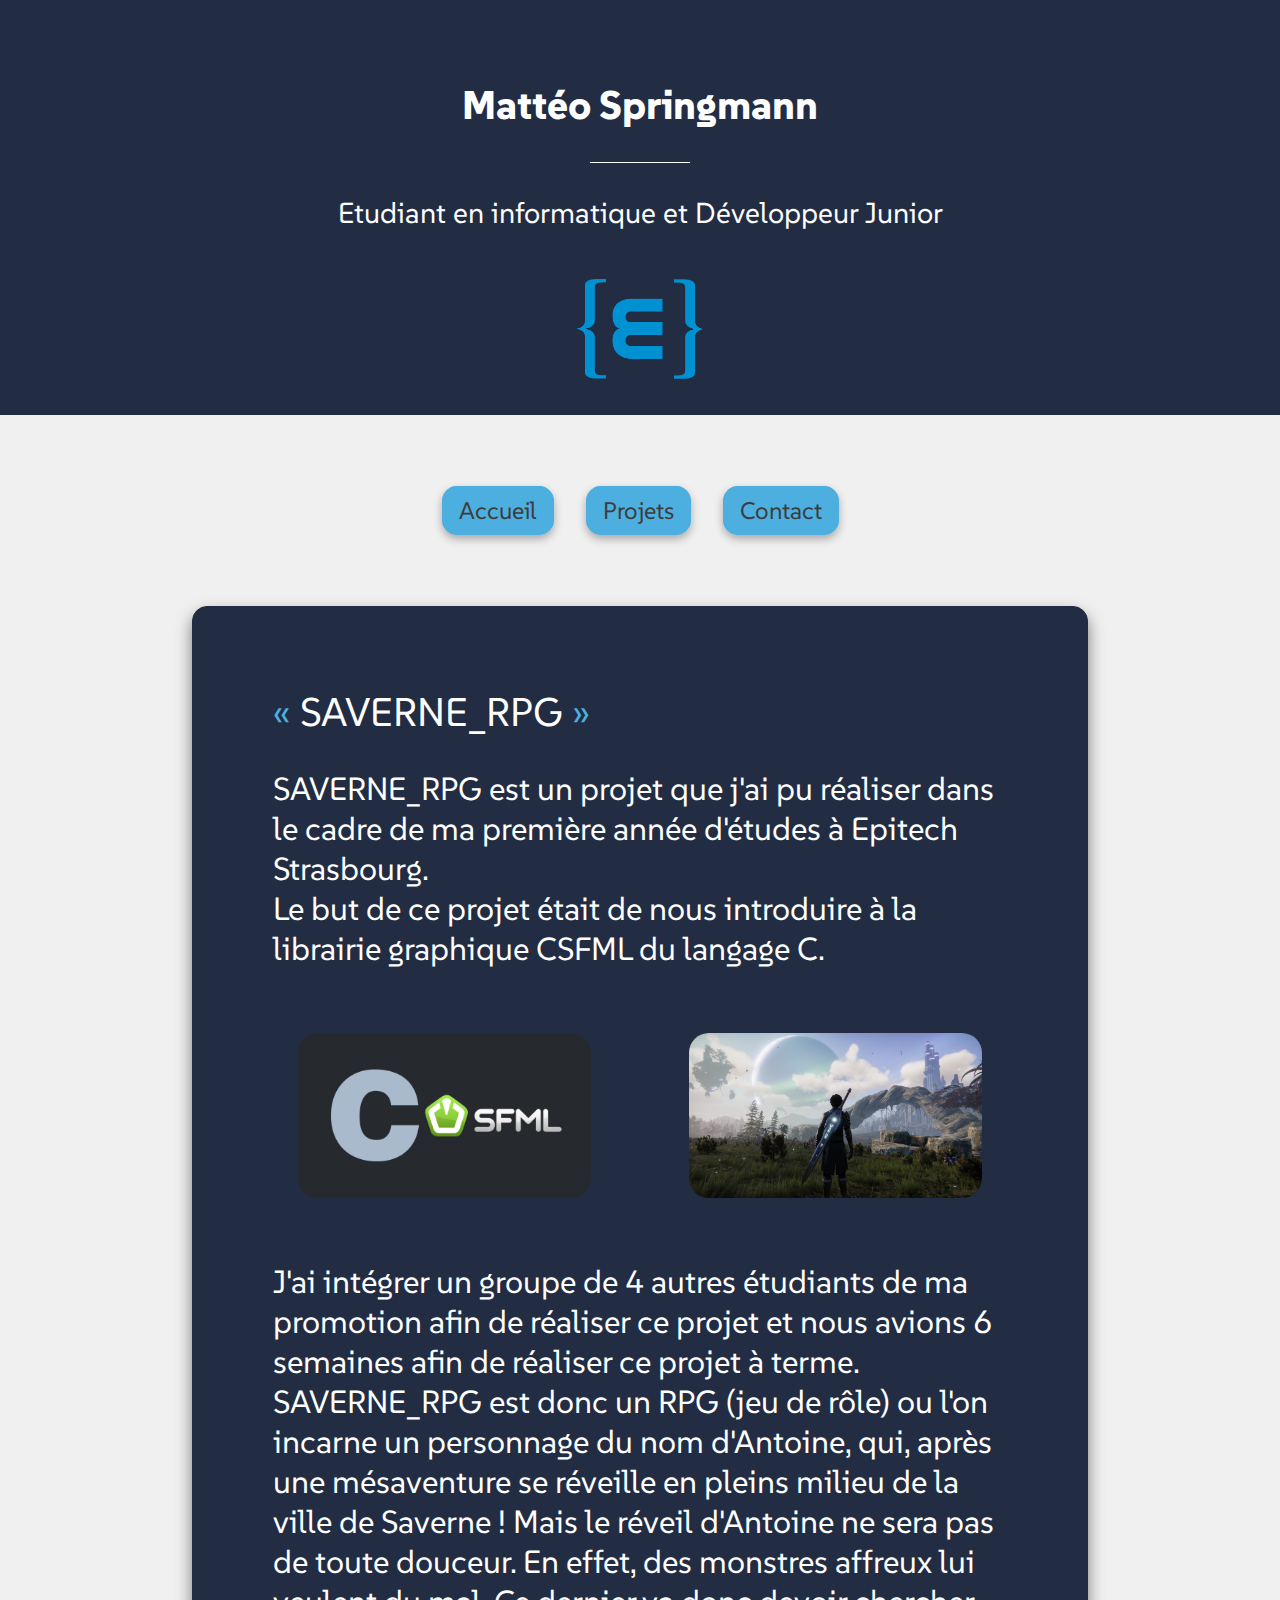
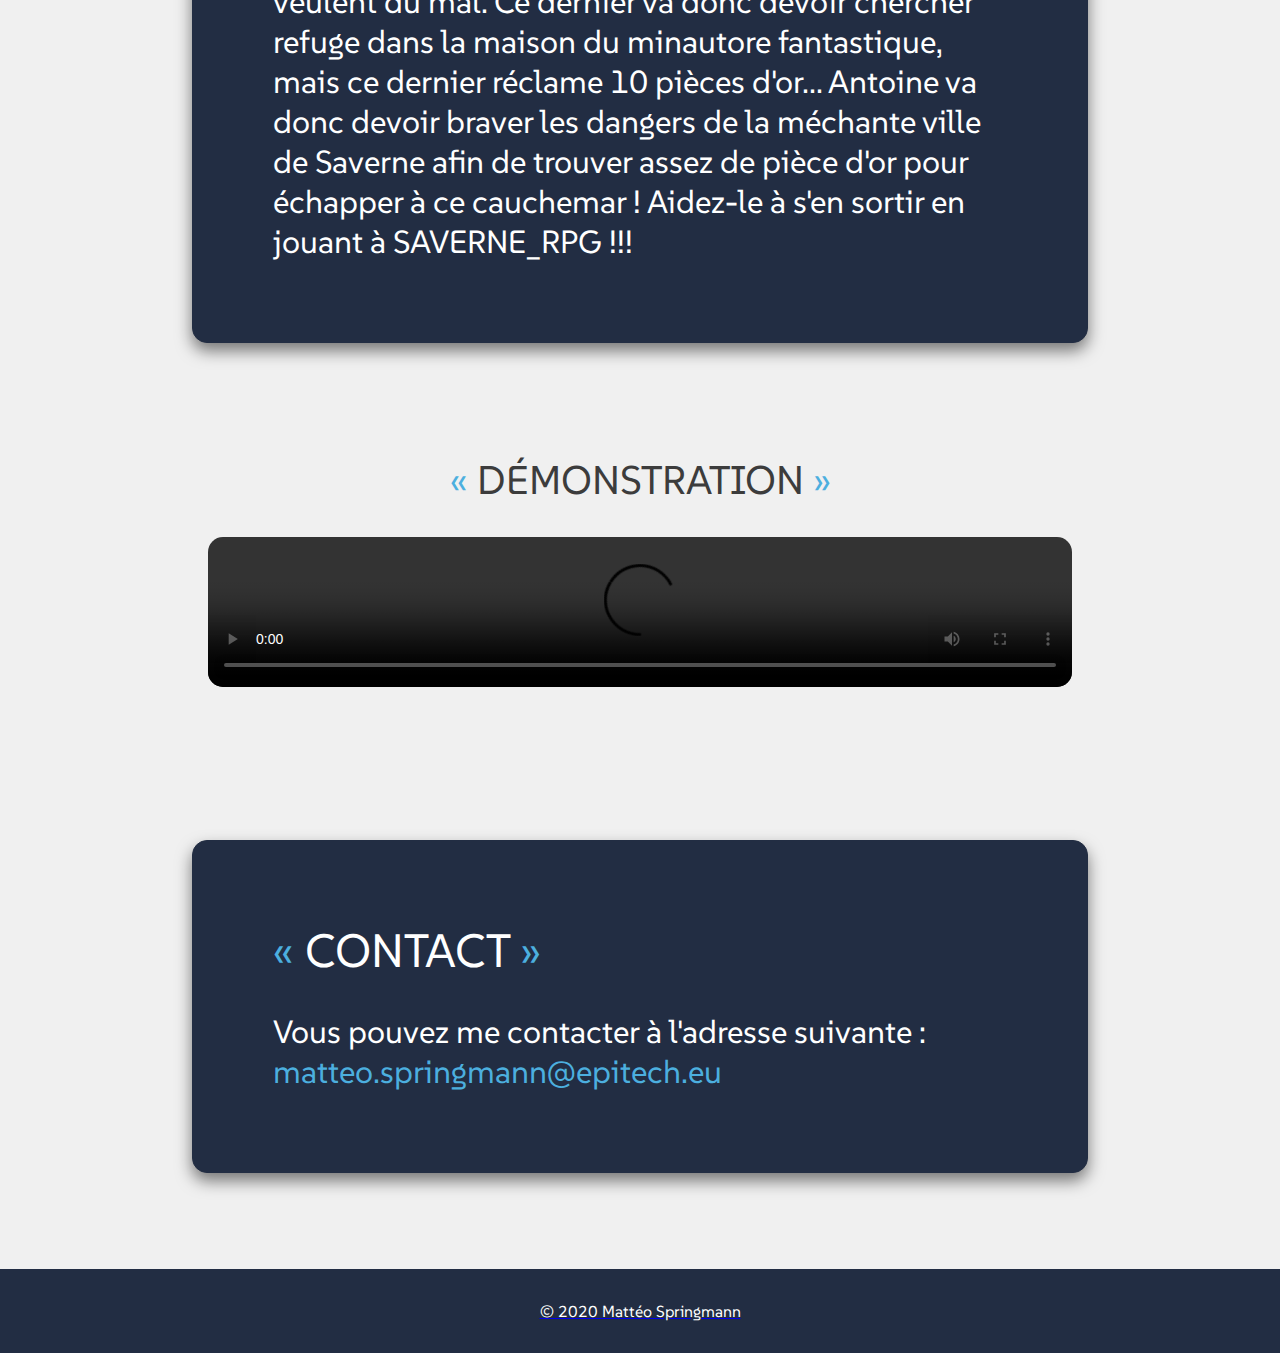
==== first_project.html @ c5c19419 "first push" ====
<!DOCTYPE html>
<html lang="en">
<head>
    <meta charset="UTF-8">
    <meta name="viewport" content="width=device-width, initial-scale=1.0">
    <link rel="stylesheet" type="text/css" href="css/styles.css">
    <link rel="icon" type="image/png" href="media/epitech_logo.png">
    <meta name="viewport" content="width=device-width">
    <title>Mattéo Springmann | Projets</title>
</head>
<body>
    
    <header>
        <div class="header-title">
            <h1>Mattéo Springmann</h1>
            <span class="separator"></span>
            <h2>Etudiant en informatique et Développeur Junior</h2>
        </div>
        <div class="header-logo">
            <img id="logo" src="media/epitech_logo.png" alt="epitech_logo" title="logo epitech">
        </div>
    </header>

    <nav class="navbar">
        <ul>
            <li><a class="btn-navbar" href="index.html">Accueil</a></li>
            <li><a class="btn-navbar" href="index.html#projets">Projets</a></li>
            <li><a class="btn-navbar" href="#contact">Contact</a></li>
        </ul>
    </nav>

    <section id="introduction-project">
        <h3>saverne_rpg</h3>
        <p>SAVERNE_RPG est un projet que j'ai pu réaliser dans le cadre de ma première année d'études à Epitech Strasbourg.</p>
        <p>Le but de ce projet était de nous introduire à la librairie graphique CSFML du langage C.</p>
        <div class="img-csmfl-rpg">
            <img class="img-csfml" src="media/csfml.jpg" alt="CSMFL">
            <img class="img-rpg" src="media/rpg.jpg" alt="RPG">
        </div>
        <p>J'ai intégrer un groupe de 4 autres étudiants de ma promotion afin de réaliser ce projet et nous avions 6 semaines afin de réaliser ce projet à terme.</p>
        <p>SAVERNE_RPG est donc un RPG (jeu de rôle) ou l'on incarne un personnage du nom d'Antoine, qui, après une mésaventure se réveille en pleins milieu de la ville de Saverne ! Mais le réveil d'Antoine ne sera pas de toute douceur. En effet, des monstres affreux lui veulent du mal. Ce dernier va donc devoir chercher refuge dans la maison du minautore fantastique, mais ce dernier réclame 10 pièces d'or... Antoine va donc devoir braver les dangers de la méchante ville de Saverne afin de trouver assez de pièce d'or pour échapper à ce cauchemar ! Aidez-le à s'en sortir en jouant à SAVERNE_RPG !!!</p>
        </p>
    </section>

    <section id="production">
        <h3>Démonstration</h3>

        <video controls width="70%" id="rpg_video" src="media/rpg_pres.mp4"></video>

    </section>

    <section id="contact">
        <div class="title-contact">
            <h3>Contact</h3>
        </div>

        <div class="content-contact">
            <div class="text-contact">
                <p>Vous pouvez me contacter à l'adresse suivante : <a href="mailto:matteo.springmann@epitech.eu">matteo.springmann@epitech.eu</p>
            </div>
        </div>
    </section>

    <footer>
        <p>&copy; 2020 Mattéo Springmann</p>
    </footer>

</body>
</html>

<script>
    document.querySelectorAll('a[href^="#"]').forEach(anchor => {
        anchor.addEventListener('click', function(e) {
            e.preventDefault();

            document.querySelector(this.getAttribute('href')).scrollIntoView({
                behavior: 'smooth'
            });
        });
    });
</script>
---- css/styles.css ----
@import url('https://fonts.googleapis.com/css2?family=SUSE:wght@100..800&display=swap');
@import "reset.css";

:root {
    --primary-color: rgb(34, 45, 67);
    --secondary-color: rgb(76, 175, 223);
    --accentuated-color: rgb(255, 149, 0);
    --background-color: rgb(240, 240, 240);
    --box-color: rgb(184, 184, 184);
    --text-color: rgb(60, 60, 60);
    --secondaty-text-color: rgb(120, 120, 120);
}

html, body {
    font-family: 'SUSE', sans-serif;
    margin: 0;
    padding: 0;
    box-sizing: border-box;
}

body {
    background-color: var(--background-color);
    color: var(--text-color);
}

/* Header */

header {
    width: 100%;
    text-align: center;
    background-color: var(--primary-color);
    color: white;
    margin: 0;
    padding: 2rem 0;
}

.header-title {
    font-size: 1.2rem;
    font-weight: 100;
    padding: 3rem 0;
}

.header-title h1 {
    font-size: 2.5rem;
    font-weight: 800;
    margin-bottom: 2rem;
}

.separator {
    width: 100px;
    height: 1px;
    background-color: white;
    margin: 2rem auto;
    display: block;
}

#logo {
    width: 130px;
    height: 100px;
}

.navbar ul {
    list-style-type: none;
    margin: 0;
    padding: 0;
    display: flex;
    justify-content: center;
    margin: 5rem 0;
}

.navbar ul li {
    margin: 0 1rem;
}

.btn-navbar {
    text-decoration: none;
    color: var(--text-color);
    font-size: 1.5rem;
    background-color: var(--secondary-color);
    padding: 0.5rem 1rem;
    border: solid 1px var(--secondary-color);
    border-radius: 15px;
    box-shadow: 0 4px 8px rgba(0, 0, 0, 0.3);
    transition: all 0.3s;
}

.btn-navbar:hover {
    background-color: var(--primary-color);
    border-color: var(--primary-color);
    color: var(--secondary-color);
    box-shadow: 0 8px 16px rgba(0, 0, 0, 0.5);
}

/* Section introduction */

#introduction {
    color: white;
    width: 70%;
    margin: 0 auto 2rem auto;
    padding: 5rem 5rem;
    font-size: 2rem;
    background-color: var(--primary-color);
    border: 1px solid var(--primary-color);
    border-radius: 15px;
    box-shadow: 0 8px 16px rgba(0, 0, 0, 0.5);
    display: flex;
    align-items: center;
    gap: 3rem;
}

.title-introduction h3::before {
    content: "« ";
    color: var(--secondary-color);
}

.title-introduction h3::after {
    content: " »";
    color: var(--secondary-color);
}

.title-introduction h3 {
    margin-bottom: 2rem;
    text-transform: uppercase;
}

.title-introduction {
    text-align: left;
    font-size: 2.5rem;
    font-weight: 800;
    margin-bottom: 2rem;
}

.content-introdution {
    align-items: center;
}

#profil {
    border-radius: 20%;
    width: auto;
    height: auto;
}

.content-text a {
    flex: 1;
    text-align: justify;
    text-decoration: none;
    color: var(--secondary-color);
}

/* Section projects */

#projets {
    width: 100%;
    color: var(--text-color);
    margin: 0 auto;
    padding: 5rem 5rem;
    font-size: 2rem;
    margin-bottom: 2rem;
}

.title-projet h3::before {
    content: "« ";
    color: var(--secondary-color);
}

.title-projet h3::after {
    content: " »";
    color: var(--secondary-color);
}

.title-projet {
    text-transform: uppercase;
    text-align: center;
    font-size: 2.5rem;
    font-weight: 800;
    margin-bottom: 2rem;
}

.content-projet {
    margin: 0;
    padding: 0;
}

.second-title-projet {
    font-size: 2rem;
    font-weight: 800;
    margin-bottom: 3rem;
}

.second-title-projet p {
    text-align: center;
}

.projets-boxs {
    display: flex;
    flex-wrap: wrap;
    justify-content: center;
    gap: 3rem;
}

.projet {
    width: 37%;
    margin: 2rem;
    box-sizing: border-box;
    display: flex;
    flex-direction: column;
    background-color: white;
    border-radius: 15px;
    box-shadow: 0 8px 16px rgba(0, 0, 0, 0.25);
    transition: all 0.3s;
}

.projet:hover {
    box-shadow: 0 8px 16px rgba(0, 0, 0, 0.6);
    transform: scale(1.05);
}

.projet-picture {
    width: 100%;
    height: auto;
    overflow: hidden;
    border-radius: 15px 15px 0 0;
}

.projet-picture img {
    min-width: 100%;
    height: auto;
}

.projet-text {
    text-align: center;
    padding: 1rem;
}

.projet-text h4 {
    text-transform: uppercase;
    font-size: 1.5rem;
}

.projet-text p {
    font-size: 1.2rem;
    font-weight: 100;
}

@media (max-width: 1024px) {
    .projet {
        flex: 1 1 calc(50% - 2rem); /* 2 colonnes pour les écrans moyens */
    }
}

@media (max-width: 768px) {
    .projet {
        flex: 1 1 calc(100% - 2rem); /* 1 colonne pour les petits écrans */
    }
}


/* Section contact */

#contact {
    width: 70%;
    color: white;
    margin: 0 auto 6rem auto;
    padding: 5rem 5rem;
    font-size: 2rem;
    background-color: var(--primary-color);
    border: 1px solid var(--primary-color);
    border-radius: 15px;
    box-shadow: 0 8px 16px rgba(0, 0, 0, 0.5);
}

.title-contact h3::before {
    content: "« ";
    color: var(--secondary-color);
}

.title-contact h3::after {
    content: " »";
    color: var(--secondary-color);
}

.title-contact {
    text-transform: uppercase;
    text-align: left;
    font-size: 2.5rem;
    font-weight: 800;
    margin-bottom: 2rem;
}

.text-contact {
    margin: 0;
    padding: 0;
}

.text-contact a {
    text-decoration: none;
    color: var(--secondary-color);
}


/* FIRSTPROJECT PAGE */

#introduction-project {
    color: white;
    width: 70%;
    margin: 0 auto 2rem auto;
    padding: 5rem 5rem;
    font-size: 2rem;
    background-color: var(--primary-color);
    border: 1px solid var(--primary-color);
    border-radius: 15px;
    box-shadow: 0 8px 16px rgba(0, 0, 0, 0.5);
}

#introduction-project h3::before {
    content: "« ";
    color: var(--secondary-color);
}

#introduction-project h3::after {
    content: " »";
    color: var(--secondary-color);
}

#introduction-project h3 {
    font-size: 2.5rem;
    font-weight: 400;
    margin-bottom: 2rem;
    text-transform: uppercase;
}

#introduction-project .img-csmfl-rpg {
    display: flex;
    justify-content: center;
    align-items: center;
    gap: 3rem;
}

#introduction-project .img-csmfl-rpg img {
    width: 40%;
    height: auto;
    overflow: hidden;
    margin: 4rem auto;
    border-radius: 20px;
}


#production {
    width: 80%;
    color: var(--text-color);
    text-align: center;
    margin: 0 auto;
    padding: 5rem 5rem;
    font-size: 2rem;
    margin-bottom: 2rem;
}

#production h3::before {
    content: "« ";
    color: var(--secondary-color);
}

#production h3::after {
    content: " »";
    color: var(--secondary-color);
}

#production h3 {
    text-transform: uppercase;
    text-align: center;
    font-size: 2.5rem;
    font-weight: 400;
    margin-bottom: 2rem;
}

#rpg_video {
    width: 100%;
    height: auto;
    overflow: hidden;
    margin-bottom: 2rem;
    border-radius: 15px;
}

/* Footer */

footer {
    width: 100%;
    background-color: var(--primary-color);
    color: white;
    padding: 2rem 0;
    text-align: center;
}

.footer-content {
    width: 70%;
    margin: 0 auto;
}

.footer-content p {
    font-size: 1.2rem;
    font-weight: 100;
    margin-bottom: 1rem;
}

.footer-links {
    list-style-type: none;
    padding: 0;
    margin: 0;
    display: flex;
    justify-content: center;
    gap: 2rem;
}

.footer-links li {
    display: inline;
}

.footer-links a {
    color: white;
    text-decoration: none;
    font-size: 1.2rem;
}

.footer-links a:hover {
    text-decoration: underline;
}

@media (max-width: 768px) {
    header {
        width: 100%;
    }

    .header-title {
        font-size: 1rem;
        padding: 2rem 0;
    }

    .header-title h1 {
        font-size: 2rem;
    }

    .separator {
        width: 80px;
        margin: 1.5rem auto;
    }

    #logo {
        width: 100px;
        height: 80px;
    }

    .navbar ul {
        margin: 3rem;
    }

    .btn-navbar {
        font-size: 1.2rem;
        padding: 0.5rem 0.8rem;
    }

    #introduction {
        padding: 3rem 2rem;
        font-size: 1.5rem;
    }

    #profil {
        width: 250px;
        height: auto;
        margin-bottom: 2rem;
    }

    .title-introduction {
        font-size: 1.5rem;
        text-align: center;
    }

    .content-introdution {
        font-size: 1.2rem;
    }

    #projets {
        padding: 3rem 2rem;
        font-size: 1.5rem;
        width: 100%;
    }

    .title-projet {
        font-size: 2rem;
    }

    .second-title-projet {
        font-size: 1.5rem;
        margin-bottom: 2rem;
    }

    .projet-text h4 {
        font-size: 1.2rem;
    }

    .projet-text p {
        font-size: 1rem;
    }

    .content-projet {
        margin: 0;
        padding: 0;
        width: 100%;
    }

    #contact {
        padding: 3rem 2rem;
        font-size: 1.5rem;
    }

    .title-contact {
        font-size: 2rem;
    }

    .text-contact {
        font-size: 1.2rem;
        overflow: hidden;
    }

    .footer-content p {
        font-size: 1rem;
    }

    .footer-links a {
        font-size: 1rem;
    }
}

/* @media (max-width: 480px) {
    .header-title {
        font-size: 0.8rem;
        padding: 1.5rem 0;
    }

    .header-title h1 {
        font-size: 1.5rem;
    }

    .separator {
        width: 60px;
        margin: 1rem auto;
    }

    #logo {
        width: 80px;
        height: 60px;
    }

    #introduction {
        padding: 2rem 1rem;
        font-size: 1.2rem;
    }

    #profile {
        width: 20px;
        height: auto;
    }

    .title-introduction {
        font-size: 1.5rem;
    }

    .content-introdution {
        font-size: 1rem;
    }

    #projets {
        padding: 2rem 1rem;
        font-size: 1.2rem;
    }

    .title-projet {
        font-size: 1.5rem;
    }

    .second-title-projet {
        font-size: 1.2rem;
    }

    .projet-text h4 {
        font-size: 1rem;
    }

    .projet-text p {
        font-size: 0.8rem;
    }

    #contact {
        padding: 2rem 1rem;
        font-size: 1.2rem;
    }

    .title-contact {
        font-size: 1.5rem;
    }

    .text-contact {
        font-size: 1rem;
    }

    .footer-content p {
        font-size: 0.8rem;
    }

    .footer-links a {
        font-size: 0.8rem;
    }
} */
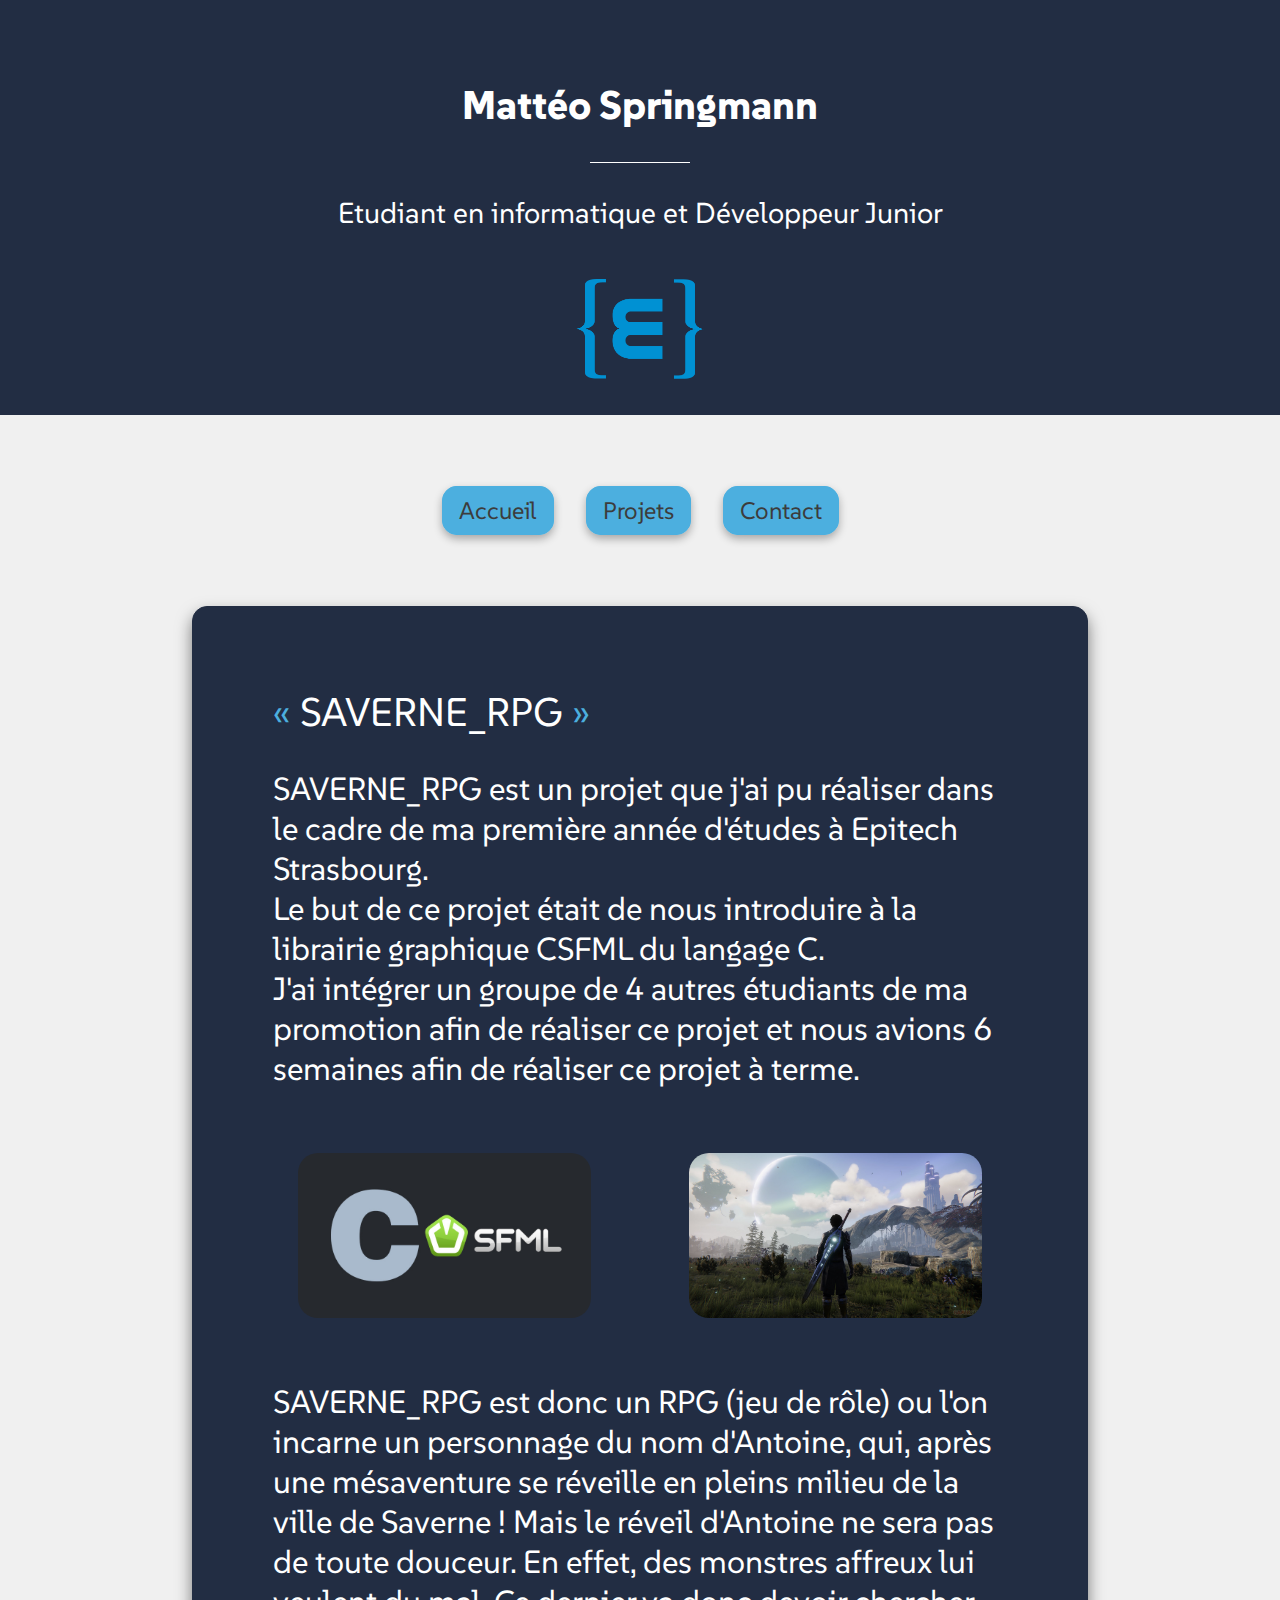
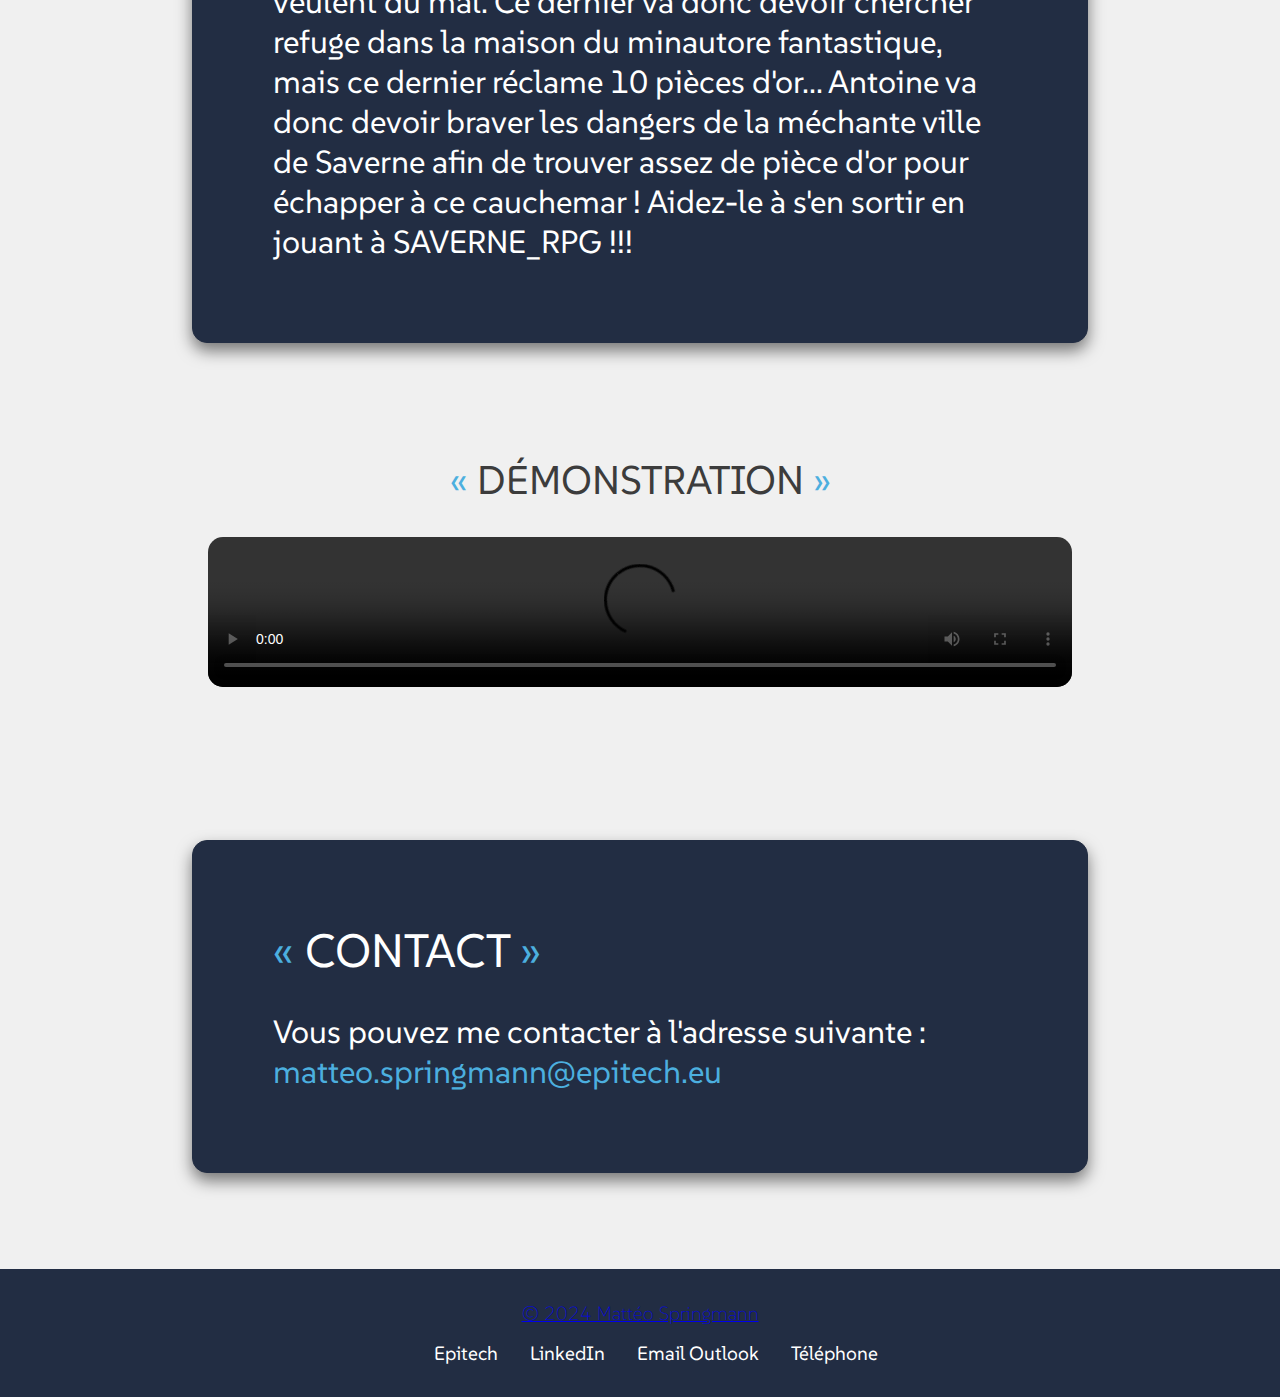
==== commit 970cc305: "del: removed google tag" ====
--- a/first_project.html
+++ b/first_project.html
@@ -6,7 +6,7 @@
     <link rel="stylesheet" type="text/css" href="css/styles.css">
     <link rel="icon" type="image/png" href="media/epitech_logo.png">
     <meta name="viewport" content="width=device-width">
-    <title>Mattéo Springmann | Projets</title>
+    <title>Mattéo Springmann | SAVERNE_RPG</title>
 </head>
 <body>
     
@@ -33,11 +33,11 @@
         <h3>saverne_rpg</h3>
         <p>SAVERNE_RPG est un projet que j'ai pu réaliser dans le cadre de ma première année d'études à Epitech Strasbourg.</p>
         <p>Le but de ce projet était de nous introduire à la librairie graphique CSFML du langage C.</p>
+        <p>J'ai intégrer un groupe de 4 autres étudiants de ma promotion afin de réaliser ce projet et nous avions 6 semaines afin de réaliser ce projet à terme.</p>
         <div class="img-csmfl-rpg">
             <img class="img-csfml" src="media/csfml.jpg" alt="CSMFL">
             <img class="img-rpg" src="media/rpg.jpg" alt="RPG">
         </div>
-        <p>J'ai intégrer un groupe de 4 autres étudiants de ma promotion afin de réaliser ce projet et nous avions 6 semaines afin de réaliser ce projet à terme.</p>
         <p>SAVERNE_RPG est donc un RPG (jeu de rôle) ou l'on incarne un personnage du nom d'Antoine, qui, après une mésaventure se réveille en pleins milieu de la ville de Saverne ! Mais le réveil d'Antoine ne sera pas de toute douceur. En effet, des monstres affreux lui veulent du mal. Ce dernier va donc devoir chercher refuge dans la maison du minautore fantastique, mais ce dernier réclame 10 pièces d'or... Antoine va donc devoir braver les dangers de la méchante ville de Saverne afin de trouver assez de pièce d'or pour échapper à ce cauchemar ! Aidez-le à s'en sortir en jouant à SAVERNE_RPG !!!</p>
         </p>
     </section>
@@ -62,7 +62,16 @@
     </section>
 
     <footer>
-        <p>&copy; 2020 Mattéo Springmann</p>
+        <div class="footer-content">
+            <p>&copy; 2024 Mattéo Springmann</p>
+
+            <ul class="footer-links">
+                <li><a href="https://www.epitech.eu" target="_blank">Epitech</a></li>
+                <li><a href="https://www.linkedin.com/in/matt%C3%A9o-springmann-353536301/" target="_blank">LinkedIn</a></li>
+                <li><a href="mailto:matteo.springmann@epitech.eu">Email Outlook</a></li>
+                <li><a href="tel:+330638119869">Téléphone</a></li>
+            </ul>
+        </div>
     </footer>
 
 </body>
--- a/css/styles.css
+++ b/css/styles.css
@@ -425,23 +425,112 @@
     text-decoration: underline;
 }
 
-@media (max-width: 768px) {
-    header {
-        width: 100%;
-    }
-
-    .header-title {
-        font-size: 1rem;
-        padding: 2rem 0;
+/* Responsive */
+
+@media (max-width: 1024px) {
+    body {
+        font-size: 0.9rem;
     }
 
     .header-title h1 {
         font-size: 2rem;
     }
 
-    .separator {
-        width: 80px;
-        margin: 1.5rem auto;
+    .btn-navbar {
+        font-size: 1.2rem;
+    }
+
+    #introduction, #projets, #contact, #introduction-project, #production {
+        padding: 3rem 2rem;
+        font-size: 1.5rem;
+        width: 90%;
+        margin: 0 auto;
+    }
+
+    .title-introduction, .title-projet, .title-contact, #introduction-project h3, #production h3 {
+        font-size: 2rem;
+    }
+
+    .projet-text h4 {
+        font-size: 1.2rem;
+    }
+
+    .projet-text p {
+        font-size: 1rem;
+    }
+
+    #contact {
+        margin-bottom: 3rem;
+    }
+
+    .footer-content p {
+        font-size: 1rem;
+    }
+
+    .footer-links a {
+        font-size: 1rem;
+    }
+}
+
+/* Ajustements pour les petits écrans */
+@media (max-width: 768px) {
+    body {
+        font-size: 0.8rem;
+    }
+
+    .header-title h1 {
+        font-size: 1.5rem;
+    }
+
+    .btn-navbar {
+        font-size: 1rem;
+    }
+
+    #introduction, #projets, #contact, #introduction-project, #production {
+        padding: 2rem 1rem;
+        font-size: 1.2rem;
+        width: 90%;
+        margin: 0 auto;
+    }
+
+    .title-introduction, .title-projet, .title-contact, #introduction-project h3, #production h3 {
+        font-size: 1.5rem;
+        text-align: center;
+    }
+
+    .projet-text h4 {
+        font-size: 1rem;
+    }
+
+    .projet-text p {
+        font-size: 0.8rem;
+    }
+
+    .projet {
+        margin-bottom: 1rem;
+    }
+
+    .footer-content p {
+        font-size: 0.8rem;
+    }
+
+    .footer-links a {
+        font-size: 0.8rem;
+    }
+}
+
+/* Ajustements pour les très petits écrans */
+@media (max-width: 480px) {
+    body {
+        font-size: 0.7rem;
+    }
+
+    .header-title h1 {
+        font-size: 1.2rem;
+    }
+
+    .header-title h2 {
+        font-size: 1.5rem;
     }
 
     #logo {
@@ -449,132 +538,38 @@
         height: 80px;
     }
 
-    .navbar ul {
-        margin: 3rem;
-    }
-
     .btn-navbar {
+        font-size: 0.8rem;
+    }
+
+    #introduction, #contact, #introduction-project, #production {
+        padding: 3rem 1.5rem;
+        font-size: 1rem;
+        text-align: center;
+        width: 90%;
+        margin: 0 auto;
+    }
+
+    #introduction {
+        margin-bottom: 3rem;
+    }
+
+    #projets {
+        padding: 1rem 1rem;
+        font-size: 1rem;
+        width: 100%;
+    }
+
+    .projet {
+        margin-bottom: 1rem;
+    }
+
+    #profil {
+        display: none;
+    }
+
+    .title-introduction, .title-projet, .title-contact, #introduction-project h3, #production h3 {
         font-size: 1.2rem;
-        padding: 0.5rem 0.8rem;
-    }
-
-    #introduction {
-        padding: 3rem 2rem;
-        font-size: 1.5rem;
-    }
-
-    #profil {
-        width: 250px;
-        height: auto;
-        margin-bottom: 2rem;
-    }
-
-    .title-introduction {
-        font-size: 1.5rem;
-        text-align: center;
-    }
-
-    .content-introdution {
-        font-size: 1.2rem;
-    }
-
-    #projets {
-        padding: 3rem 2rem;
-        font-size: 1.5rem;
-        width: 100%;
-    }
-
-    .title-projet {
-        font-size: 2rem;
-    }
-
-    .second-title-projet {
-        font-size: 1.5rem;
-        margin-bottom: 2rem;
-    }
-
-    .projet-text h4 {
-        font-size: 1.2rem;
-    }
-
-    .projet-text p {
-        font-size: 1rem;
-    }
-
-    .content-projet {
-        margin: 0;
-        padding: 0;
-        width: 100%;
-    }
-
-    #contact {
-        padding: 3rem 2rem;
-        font-size: 1.5rem;
-    }
-
-    .title-contact {
-        font-size: 2rem;
-    }
-
-    .text-contact {
-        font-size: 1.2rem;
-        overflow: hidden;
-    }
-
-    .footer-content p {
-        font-size: 1rem;
-    }
-
-    .footer-links a {
-        font-size: 1rem;
-    }
-}
-
-/* @media (max-width: 480px) {
-    .header-title {
-        font-size: 0.8rem;
-        padding: 1.5rem 0;
-    }
-
-    .header-title h1 {
-        font-size: 1.5rem;
-    }
-
-    .separator {
-        width: 60px;
-        margin: 1rem auto;
-    }
-
-    #logo {
-        width: 80px;
-        height: 60px;
-    }
-
-    #introduction {
-        padding: 2rem 1rem;
-        font-size: 1.2rem;
-    }
-
-    #profile {
-        width: 20px;
-        height: auto;
-    }
-
-    .title-introduction {
-        font-size: 1.5rem;
-    }
-
-    .content-introdution {
-        font-size: 1rem;
-    }
-
-    #projets {
-        padding: 2rem 1rem;
-        font-size: 1.2rem;
-    }
-
-    .title-projet {
-        font-size: 1.5rem;
     }
 
     .second-title-projet {
@@ -582,31 +577,31 @@
     }
 
     .projet-text h4 {
-        font-size: 1rem;
+        font-size: 0.8rem;
     }
 
     .projet-text p {
-        font-size: 0.8rem;
+        font-size: 0.7rem;
+    }
+
+    .projets-boxs:last-child {
+        margin-bottom: 3rem;
     }
 
     #contact {
-        padding: 2rem 1rem;
-        font-size: 1.2rem;
-    }
-
-    .title-contact {
-        font-size: 1.5rem;
-    }
-
-    .text-contact {
-        font-size: 1rem;
+        margin-bottom: 3rem;
     }
 
     .footer-content p {
-        font-size: 0.8rem;
+        font-size: 0.7rem;
+        margin-bottom: 2rem;
+    }
+
+    .footer-links {
+        gap: 1rem;
     }
 
     .footer-links a {
-        font-size: 0.8rem;
-    }
-} */+        font-size: 0.7rem;
+    }
+}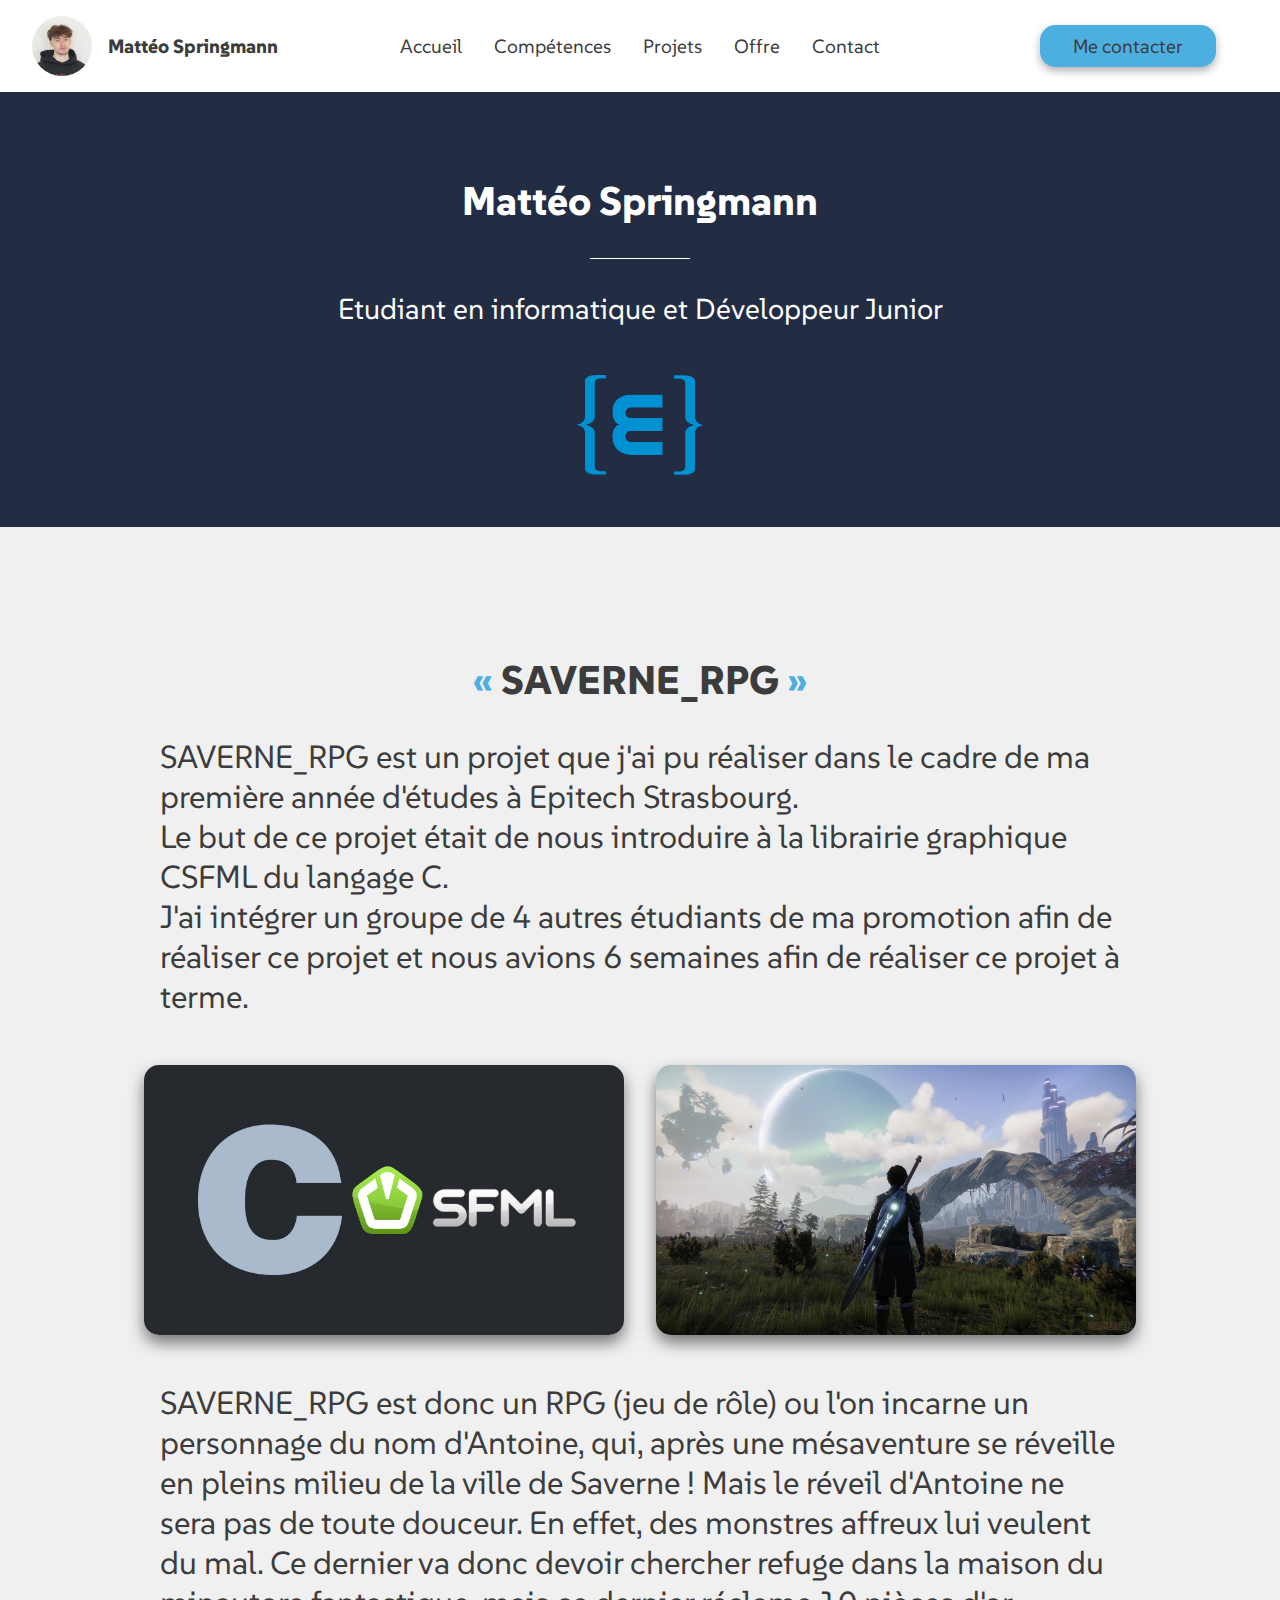
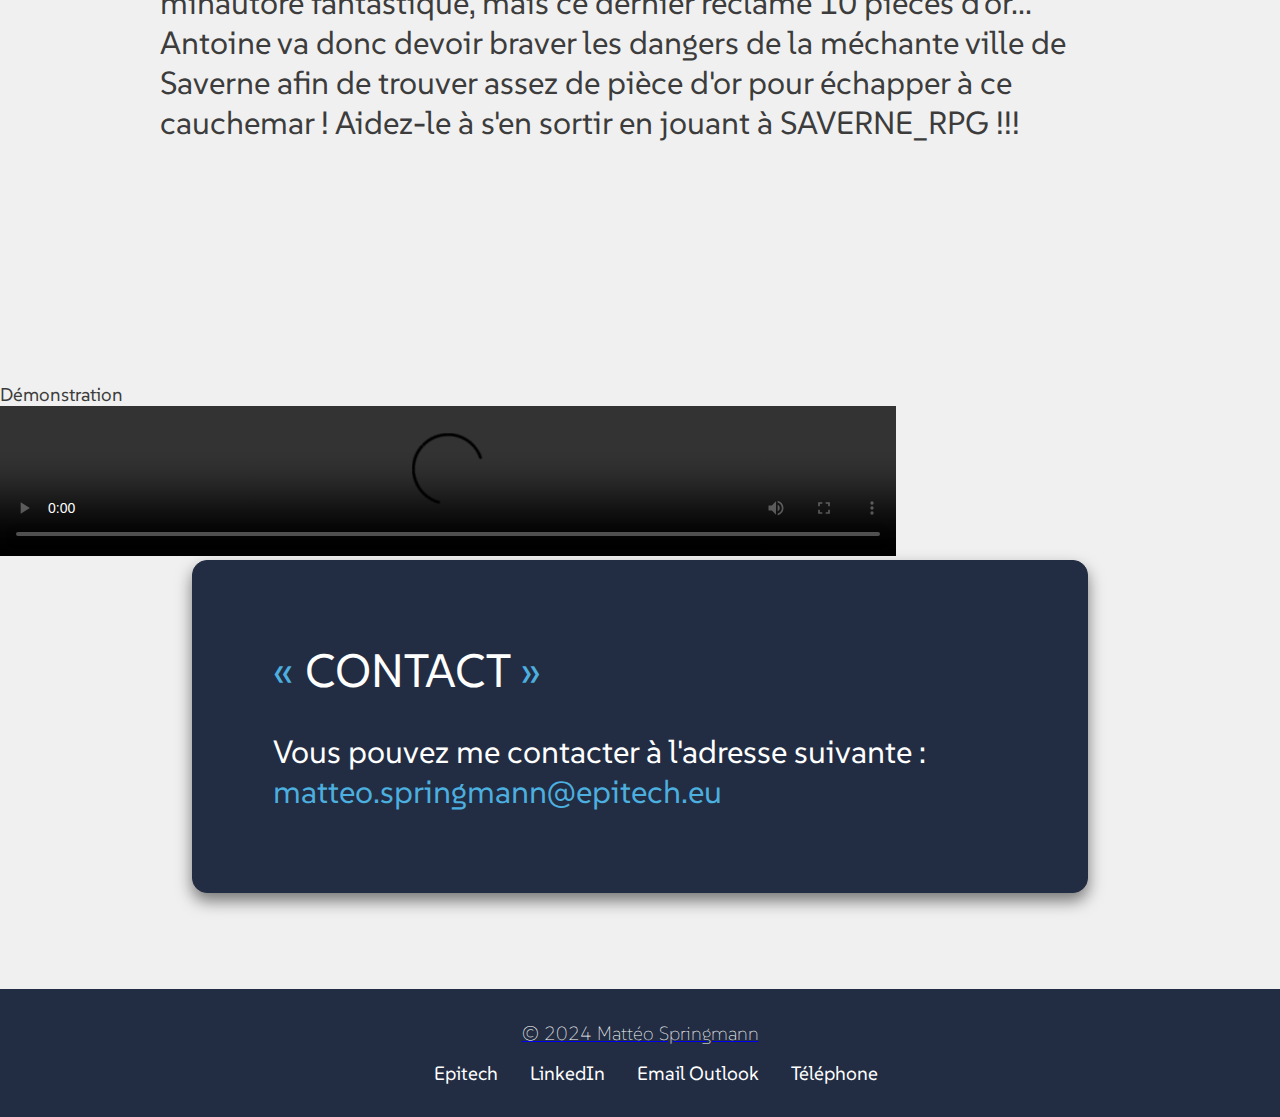
==== commit 5e70cba8: "lot of changes" ====
--- a/first_project.html
+++ b/first_project.html
@@ -11,6 +11,26 @@
 <body>
     
     <header>
+        <div class="header-items">
+            <div class="logo-name">
+                <img class="navbar-logo" src="media/profil_picture.jpg" alt="epitech_logo" title="logo epitech">
+                <h1>Mattéo Springmann</h1>
+            </div>
+            <div class="navbar">
+                <a class="btn-navbar" href="index.html">Accueil</a>
+                <a class="btn-navbar" href="index.html#competences-section">Compétences</a>
+                <a class="btn-navbar" href="index.html#projets">Projets</a>
+                <a class="btn-navbar" href="index.html#offre">Offre</a>
+                <a class="btn-navbar" href="#contact">Contact</a>
+            </div>
+            <div class="navbar-contact">
+                <a href="#">Me contacter</a>
+            </div>
+        </div>
+    </header>
+
+     
+    <section id="devant-page">
         <div class="header-title">
             <h1>Mattéo Springmann</h1>
             <span class="separator"></span>
@@ -19,15 +39,7 @@
         <div class="header-logo">
             <img id="logo" src="media/epitech_logo.png" alt="epitech_logo" title="logo epitech">
         </div>
-    </header>
-
-    <nav class="navbar">
-        <ul>
-            <li><a class="btn-navbar" href="index.html">Accueil</a></li>
-            <li><a class="btn-navbar" href="index.html#projets">Projets</a></li>
-            <li><a class="btn-navbar" href="#contact">Contact</a></li>
-        </ul>
-    </nav>
+    </section>
 
     <section id="introduction-project">
         <h3>saverne_rpg</h3>
@@ -75,16 +87,74 @@
     </footer>
 
 </body>
-</html>
 
-<script>
-    document.querySelectorAll('a[href^="#"]').forEach(anchor => {
-        anchor.addEventListener('click', function(e) {
-            e.preventDefault();
+    <script>
+        // Sélectionne tous les boutons de la navbar
+        const navbarButtons = document.querySelectorAll('.navbar a');
 
-            document.querySelector(this.getAttribute('href')).scrollIntoView({
-                behavior: 'smooth'
+        // Ajoute un écouteur d'événement à chaque bouton
+        navbarButtons.forEach(button => {
+            button.addEventListener('click', (e) => {
+                const targetId = button.getAttribute('href');
+                
+                // Vérifie si le lien est "index.html"
+                if (targetId !== "index.html" && targetId !== "index.html#competences-section"
+                    && targetId !== "index.html#projets" && targetId !== "index.html#offre") {
+                    e.preventDefault(); // Empêche le comportement par défaut du lien
+
+                    // Récupère la section vers laquelle le bouton pointe
+                    const targetSection = document.querySelector(targetId);
+
+                    // Si la section existe, elle défile avec animation fluide
+                    if (targetSection) {
+                        targetSection.scrollIntoView({
+                            behavior: 'smooth'
+                        });
+                    }
+                }
             });
         });
-    });
-</script>+    </script>
+
+
+    <script>
+        const navbar = document.querySelector('header'); // Sélection de l'élément navbar (header)
+
+        // Ajout d'un écouteur d'événement pour surveiller le défilement
+        window.addEventListener('scroll', () => {
+            if (window.scrollY > 50) { // Si l'utilisateur a défilé de plus de 50 pixels
+                navbar.classList.add('transparent-navbar'); // Ajoute la classe pour la transparence
+            } else {
+                navbar.classList.remove('transparent-navbar'); // Retire la transparence quand on revient en haut
+            }
+        });
+    </script>
+
+    <script>
+        const btnCompetences = document.getElementById('btn-competences');
+        const btnExperiences = document.getElementById('btn-experiences');
+        const btnScholarship = document.getElementById('btn-scholarship');
+        const competencesSection = document.getElementById('competences-section');
+        const experiencesSection = document.getElementById('experiences-section');
+        const scholarshipSection = document.getElementById('scholarship-section');
+
+        btnCompetences.addEventListener('click', () => {
+            competencesSection.classList.remove('hidden');
+            experiencesSection.classList.add('hidden');
+            scholarshipSection.classList.add('hidden');
+        });
+
+        btnExperiences.addEventListener('click', () => {
+            experiencesSection.classList.remove('hidden');
+            competencesSection.classList.add('hidden');
+            scholarshipSection.classList.add('hidden');
+        });
+
+        btnScholarship.addEventListener('click', () => {
+            scholarshipSection.classList.remove('hidden');
+            competencesSection.classList.add('hidden');
+            experiencesSection.classList.add('hidden');
+        });
+    </script>
+
+</html>
--- a/css/styles.css
+++ b/css/styles.css
@@ -27,11 +27,104 @@
 
 header {
     width: 100%;
+    color: var(--text-color);
+    position: fixed;
+    top: 0;
+    left: 0;
+    height: auto;
+    background-color: white;
+    z-index: 1000;
+}
+
+.header-items {
+    display: flex;
+    justify-content: space-between;
+    align-items: center;
+    max-width: 1600px;
+    margin: 0 auto;
+    padding: 0 2rem;
+}
+
+.header-items .logo-name img {
+    width: 60px;
+    height: 60px;
+    border-radius: 50%;
+    margin: 1rem 1rem 1rem 0;
+}
+
+.logo-name {
+    display: flex;
+    align-items: center;
+    flex: 0 0 300px;
+}
+
+.logo-name h1 {
+    font-size: 1.2rem;
+    font-weight: 800;
+}
+
+.navbar {
+    display: flex;
+    justify-content: center;
+    flex-grow: 1;
+    font-size: 1.2rem;
+}
+
+.btn-navbar {
+    color: var(--text-color);
+    text-decoration: none;
+    margin: 0 1rem;
+    font-size: 1.2rem;
+    text-align: center;
+    padding: 0.2rem 0;
+}
+
+.btn-navbar:hover {
+    border-bottom: 1px solid black;
+}
+
+.navbar-contact {
+    display: flex;
+    justify-content: flex-end;
+    font-size: 1.2rem;
+    flex: 0 0 300px;
+}
+
+.navbar-contact a {
+    color: var(--text-color);
+    text-decoration: none;
+    margin: 0 2rem;
+    background-color: var(--secondary-color);
+    padding: 0.5rem 2rem;
+    border: solid 1px var(--secondary-color);
+    border-radius: 15px;
+    box-shadow: 0 4px 8px rgba(0, 0, 0, 0.3);
+    transition: all 0.3s;
+}
+
+.navbar-contact a:hover {
+    background-color: var(--primary-color);
+    border-color: var(--primary-color);
+    color: var(--secondary-color);
+    box-shadow: 0 8px 16px rgba(0, 0, 0, 0.5);
+}
+
+.transparent-navbar {
+    background-color: rgba(255, 255, 255, 0.5); /* Couleur blanche avec 50% de transparence */
+    transition: background-color 0.3s ease; /* Transition fluide */
+    backdrop-filter: blur(10px); /* Flou gaussien */
+}
+
+/* carte-visite */
+
+#devant-page {
+    width: 100%;
     text-align: center;
     background-color: var(--primary-color);
     color: white;
-    margin: 0;
-    padding: 2rem 0;
+    padding: 3rem 0;
+    margin-bottom: 5rem;
+    margin-top: 80px;
 }
 
 .header-title {
@@ -59,85 +152,125 @@
     height: 100px;
 }
 
-.navbar ul {
-    list-style-type: none;
-    margin: 0;
-    padding: 0;
-    display: flex;
+/* Section introduction */
+
+#introduction {
+    color: var(--primary-color);
+    width: 70%;
+    margin: 0 auto 5rem auto;
+    padding: 5rem 5rem;
+    font-size: 2rem;
+    /* background-color: var(--primary-color);
+    border: 1px solid var(--primary-color);
+    border-radius: 15px;
+    box-shadow: 0 8px 16px rgba(0, 0, 0, 0.5); */
+}
+
+.title-introduction h3::before {
+    content: "« ";
+    color: var(--secondary-color);
+}
+
+.title-introduction h3::after {
+    content: " »";
+    color: var(--secondary-color);
+}
+
+.title-introduction h3 {
+    margin-bottom: 3rem;
+    text-transform: uppercase;
+    text-align: center;
+    font-size: 3.5rem;
+}
+
+.content-introduction {
+    display: flex;
+    align-items: flex-start;
+    margin: auto;
+    gap: 5rem;
+}
+
+.content-introduction-left {
+    width: 30%;
+}
+
+.content-image {
+    display: flex;
+    flex-direction: column;
     justify-content: center;
-    margin: 5rem 0;
-}
-
-.navbar ul li {
-    margin: 0 1rem;
-}
-
-.btn-navbar {
+    align-items: center;
+    gap: 3rem;
+}
+
+.content-image a {
     text-decoration: none;
-    color: var(--text-color);
+    color: white;
     font-size: 1.5rem;
     background-color: var(--secondary-color);
-    padding: 0.5rem 1rem;
-    border: solid 1px var(--secondary-color);
+    padding: 1rem;
+    border: 1px solid var(--secondary-color);
     border-radius: 15px;
-    box-shadow: 0 4px 8px rgba(0, 0, 0, 0.3);
+    box-shadow: 0 8px 16px rgba(0, 0, 0, 0.25);
+}
+
+.content-image a:hover {
+    scale: 0.95;
     transition: all 0.3s;
-}
-
-.btn-navbar:hover {
-    background-color: var(--primary-color);
-    border-color: var(--primary-color);
-    color: var(--secondary-color);
     box-shadow: 0 8px 16px rgba(0, 0, 0, 0.5);
-}
-
-/* Section introduction */
-
-#introduction {
-    color: white;
-    width: 70%;
-    margin: 0 auto 2rem auto;
-    padding: 5rem 5rem;
-    font-size: 2rem;
-    background-color: var(--primary-color);
-    border: 1px solid var(--primary-color);
+    border: 1px solid var(--secondary-color);
+}
+
+#profil {
+    width: auto;
+    height: 400px;
+    box-shadow: 0 8px 16px rgba(0, 0, 0, 0.5);
+}
+
+#profil:hover {
+    scale: 1.05;
+    transition: all 0.3s;
+}
+
+.content-introduction-right {
+    width: 60%;
+}
+
+.quality-boxs {
+    width: 100%;
+    display: flex;
+    justify-content: center;
+    margin-bottom: 2rem;
+    gap: 0.6rem;
+}
+
+.quality {
+    width: 100%;
+    height: 100px;
+    background-color: var(--secondary-color);
+    border: 1px solid var(--secondary-color);
+    box-shadow: 0 8px 16px rgba(0, 0, 0, 0.25);
+    display: flex;
+    flex-direction: column;
+    justify-content: center;
     border-radius: 15px;
+    font-size: 1.2rem;
+    text-align: center;
+}
+
+.quality:hover {
     box-shadow: 0 8px 16px rgba(0, 0, 0, 0.5);
-    display: flex;
-    align-items: center;
-    gap: 3rem;
-}
-
-.title-introduction h3::before {
-    content: "« ";
-    color: var(--secondary-color);
-}
-
-.title-introduction h3::after {
-    content: " »";
-    color: var(--secondary-color);
-}
-
-.title-introduction h3 {
+    scale: 1.05;
+    transition: all 0.3s;
+}
+
+.quality i {
+    margin-bottom: 1rem;
+}
+
+.content-text p {
+    text-align: justify;
     margin-bottom: 2rem;
-    text-transform: uppercase;
-}
-
-.title-introduction {
-    text-align: left;
-    font-size: 2.5rem;
-    font-weight: 800;
-    margin-bottom: 2rem;
-}
-
-.content-introdution {
-    align-items: center;
-}
-
-#profil {
-    border-radius: 20%;
-    width: auto;
-    height: auto;
+    font-size: 1.5rem;
 }
 
 .content-text a {
@@ -147,15 +280,261 @@
     color: var(--secondary-color);
 }
 
+@media (max-width: 1440px) {
+    #introduction {
+        width: 80%;
+        padding: 3rem 2rem;
+    }
+
+    .title-introduction h3 {
+        font-size: 3rem;
+    }
+
+    .content-introduction {
+        justify-content: center;
+        gap: 3rem;
+    }
+
+    .content-introduction-right {
+        width: 50%;
+    }
+
+    .content-text p {
+        font-size: 1.2rem;
+    }
+
+    .quality-boxs {
+        gap: 0.5rem;
+    }
+
+    .quality {
+        height: 80px;
+    }
+
+    .quality i {
+        margin-bottom: 0.5rem;
+    }
+}
+
+/* Compétences */
+
+.skills-title {
+    text-align: center;
+    font-size: 2.5rem;
+    font-weight: 800;
+    margin-bottom: 2rem;
+}
+
+.skills-title h3::before {
+    content: "« ";
+    color: var(--secondary-color);
+}
+
+.skills-title h3::after {
+    content: " »";
+    color: var(--secondary-color);
+}
+
+.skills-title h3 {
+    text-transform: uppercase;
+}
+
+.hidden {
+    display: none;
+}
+
+#competences-experiences {
+    width: 60%;
+    margin: 0 auto;
+    text-align: center;
+}
+
+.buttons {
+    margin: auto;
+    display: flex;
+    justify-content: center;
+    padding: 2rem;
+    margin-bottom: 20px;
+}
+
+.buttons button {
+    width: 20%;
+    font-size: 1.2rem;
+    border-radius: 15px;
+    padding: 1rem 2rem;
+    margin: 0 1rem;
+    background-color: var(--secondary-color);
+    border: solid 1px var(--secondary-color);
+    color: var(--primary-color);
+}
+
+.buttons button:hover {
+    cursor: pointer;
+    background-color: var(--primary-color);
+    border-color: var(--primary-color);
+    color: var(--secondary-color);
+    transition: all 0.3s;
+}
+
+#competences-section .logos img,
+#experiences-section ul li,
+#scholarship-section ul li {
+    margin: 10px;
+    padding: 2rem;
+}
+
+#competences-section h3 {
+    font-size: 1.5rem;
+    font-weight: 800;
+    padding: 1rem;
+}
+
+#experiences-section h3 {
+    font-size: 1.5rem;
+    font-weight: 800;
+    padding: 1rem;
+}
+
+.experiences-boxs {
+    width: 100%;
+    margin: auto;
+    padding: 2rem;
+    display: flex;
+    flex-direction: column;
+    align-items: center;
+    gap: 3rem;
+}
+
+.experience {
+    width: 90%;
+    display: flex;
+    justify-content: space-between;
+    align-items: center;
+    margin-bottom: 2rem;
+    font-size: 1.2rem;
+    gap: 5rem;
+    margin: 0 auto;
+    padding-left: 10rem;
+}
+
+.year-work {
+    width: 30%;
+    text-align: left;
+}
+
+.work {
+    width: 60%;
+    text-align: left;
+}
+
+.experience p {
+    margin-bottom: 0.5rem;
+}
+
+.experience a {
+    text-decoration: none;
+    color: var(--secondary-color);
+    font-weight: 700;
+}
+
+.experience a:hover {
+    text-decoration: underline;
+}
+
+#scholarship-section h3 {
+    font-size: 1.5rem;
+    font-weight: 800;
+    padding: 1rem;
+}
+
+.scholarship-boxs {
+    width: 100%;
+    margin: auto;
+    padding: 2rem;
+    display: flex;
+    flex-direction: column;
+    align-items: center;
+    gap: 3rem;
+}
+
+.scholarship {
+    width: 70%;
+    display: flex;
+    justify-content: space-between;
+    align-items: center;
+    margin-bottom: 2rem;
+    font-size: 1.2rem;
+    gap: 5rem;
+    margin: 0 auto;
+    padding-left: 3rem;
+}
+
+.school {
+    width: 60%;
+    text-align: left;
+}
+
+.scholarship p {
+    margin-bottom: 0.5rem;
+}
+
+.scholarship a {
+    text-decoration: none;
+    color: var(--secondary-color);
+    font-weight: 700;
+}
+
+.scholarship a:hover {
+    text-decoration: underline;
+}
+
+.img_skills {
+    width: 250px;
+    height: 260px;
+}
+
+
+.img_skills:hover {
+    transform: scale(1.1);
+    transition: all 0.3s;
+    box-shadow: 0 8px 16px rgba(0, 0, 0, 0.5);
+    border-radius: 20px;
+}
+
+.logos {
+    display: flex;
+    justify-content: center;
+    flex-wrap: wrap;
+    gap: 2rem;
+}
+
+@media (max-width: 1440px) {
+    #competences-experiences {
+        width: 70%;
+    }
+
+    .skills-title {
+        font-size: 2rem;
+    }
+
+    .img-skills {
+        width: 200px;
+        height: 200px;
+    }
+
+    .experience {
+        padding-left: 7rem;
+    }
+    
+}
+
 /* Section projects */
 
 #projets {
     width: 100%;
     color: var(--text-color);
-    margin: 0 auto;
-    padding: 5rem 5rem;
+    margin: 5rem auto 5rem auto;
     font-size: 2rem;
-    margin-bottom: 2rem;
 }
 
 .title-projet h3::before {
@@ -182,9 +561,10 @@
 }
 
 .second-title-projet {
+    width: 70%;
     font-size: 2rem;
     font-weight: 800;
-    margin-bottom: 3rem;
+    margin: 0rem auto 5rem auto;
 }
 
 .second-title-projet p {
@@ -195,12 +575,11 @@
     display: flex;
     flex-wrap: wrap;
     justify-content: center;
-    gap: 3rem;
+    gap: 7rem;
 }
 
 .projet {
     width: 37%;
-    margin: 2rem;
     box-sizing: border-box;
     display: flex;
     flex-direction: column;
@@ -215,6 +594,11 @@
     transform: scale(1.05);
 }
 
+.projet a {
+    text-decoration: none;
+    color: var(--text-color);
+}
+
 .projet-picture {
     width: 100%;
     height: auto;
@@ -242,18 +626,124 @@
     font-weight: 100;
 }
 
-@media (max-width: 1024px) {
-    .projet {
-        flex: 1 1 calc(50% - 2rem); /* 2 colonnes pour les écrans moyens */
-    }
-}
-
-@media (max-width: 768px) {
-    .projet {
-        flex: 1 1 calc(100% - 2rem); /* 1 colonne pour les petits écrans */
-    }
-}
-
+/* Section Offre */
+
+#offre {
+    width: 100%;
+    color: var(--text-color);
+    margin: 5rem auto 5rem auto;
+    font-size: 2rem;
+}
+
+.title-offre h3::before {
+    content: "« ";
+    color: var(--secondary-color);
+}   
+
+.title-offre h3::after {
+    content: " »";
+    color: var(--secondary-color);
+}
+
+.title-offre {
+    width: 70%;
+    text-transform: uppercase;
+    text-align: center;
+    font-size: 2.5rem;
+    font-weight: 800;
+    margin: 0 auto 2rem auto;
+}
+
+.text-offre{
+    width: 70%;
+    margin: auto auto 2rem auto;
+    text-align: center;
+}
+
+.offre-boxs {
+    width: 100%;
+    padding: 2rem 5rem;
+    display: flex;
+    flex-wrap: wrap;
+    justify-content: center;
+    gap: 4rem;
+}
+
+.offre {
+    cursor: unset;
+    width: 30%;
+    border: solid 1px var(--box-color);
+    border-radius: 15px;
+    padding: 1rem;
+    box-shadow: 0 8px 16px rgba(0, 0, 0, 0.25);
+}
+
+.offre:hover {
+    box-shadow: 0 8px 16px rgba(0, 0, 0, 0.5);
+    scale: 1.05;
+    transition: all 0.3s;
+}
+
+.number {
+    font-size: 1.5rem;
+    font-weight: 800;
+    color: white;
+    background-color: var(--secondary-color);
+    border-radius: 50%;
+    padding: 0.6rem 1.1rem;
+    margin: 0.5rem 0;
+    display: inline-block;
+}
+
+.offre-text {
+    text-align: center;
+}
+
+.offre-text-title {
+    font-size: 2rem;
+    font-weight: 800;
+    padding: 1rem 0;
+}
+
+.offre-text-description {
+    font-size: 1.2rem;
+    font-weight: 100;
+    padding: 1rem 0.5rem;
+}
+
+.btn-rdv a {
+    text-decoration: none;
+    background-color: var(--secondary-color);
+    color: white;
+    font-size: 1.5rem;
+    border-radius: 30px;
+    box-shadow: 0 4px 8px rgba(0, 0, 0, 0.3);
+    transition: all 0.3s;
+    padding: 1rem 3rem;
+}
+
+.btn-rdv a:hover {
+    box-shadow: 0 8px 16px rgba(0, 0, 0, 0.5);
+    scale: 1.05;
+    background-color: var(--primary-color);
+    color: var(--secondary-color);
+}
+
+.btn-rdv:hover {
+    transform: scale(1.05);
+    transition: all 0.3s;
+}
+
+@media (max-width: 1440px) {
+    .offre-boxs {
+        gap: 3rem;
+    }
+
+    .offre {
+        width: 30%;
+        margin-bottom: 1rem;
+    }
+}
 
 /* Section contact */
 
@@ -297,90 +787,6 @@
     color: var(--secondary-color);
 }
 
-
-/* FIRSTPROJECT PAGE */
-
-#introduction-project {
-    color: white;
-    width: 70%;
-    margin: 0 auto 2rem auto;
-    padding: 5rem 5rem;
-    font-size: 2rem;
-    background-color: var(--primary-color);
-    border: 1px solid var(--primary-color);
-    border-radius: 15px;
-    box-shadow: 0 8px 16px rgba(0, 0, 0, 0.5);
-}
-
-#introduction-project h3::before {
-    content: "« ";
-    color: var(--secondary-color);
-}
-
-#introduction-project h3::after {
-    content: " »";
-    color: var(--secondary-color);
-}
-
-#introduction-project h3 {
-    font-size: 2.5rem;
-    font-weight: 400;
-    margin-bottom: 2rem;
-    text-transform: uppercase;
-}
-
-#introduction-project .img-csmfl-rpg {
-    display: flex;
-    justify-content: center;
-    align-items: center;
-    gap: 3rem;
-}
-
-#introduction-project .img-csmfl-rpg img {
-    width: 40%;
-    height: auto;
-    overflow: hidden;
-    margin: 4rem auto;
-    border-radius: 20px;
-}
-
-
-#production {
-    width: 80%;
-    color: var(--text-color);
-    text-align: center;
-    margin: 0 auto;
-    padding: 5rem 5rem;
-    font-size: 2rem;
-    margin-bottom: 2rem;
-}
-
-#production h3::before {
-    content: "« ";
-    color: var(--secondary-color);
-}
-
-#production h3::after {
-    content: " »";
-    color: var(--secondary-color);
-}
-
-#production h3 {
-    text-transform: uppercase;
-    text-align: center;
-    font-size: 2.5rem;
-    font-weight: 400;
-    margin-bottom: 2rem;
-}
-
-#rpg_video {
-    width: 100%;
-    height: auto;
-    overflow: hidden;
-    margin-bottom: 2rem;
-    border-radius: 15px;
-}
-
 /* Footer */
 
 footer {
@@ -400,6 +806,8 @@
     font-size: 1.2rem;
     font-weight: 100;
     margin-bottom: 1rem;
+    text-decoration: none;
+    color: white;
 }
 
 .footer-links {
@@ -423,6 +831,84 @@
 
 .footer-links a:hover {
     text-decoration: underline;
+}
+
+footer p {
+    text-decoration: none !important;
+}
+
+/* Incoming */
+
+#en-developpement {
+    display: flex;
+    justify-content: center;
+    align-items: center;
+    height: 80vh; /* Hauteur de la section */
+    text-align: center; /* Centrer le texte */
+    padding: 2rem; /* Espacement interne */
+}
+
+.developpement-content {
+    max-width: 600px; /* Largeur maximale du contenu */
+    margin: auto; /* Centrer horizontalement */
+    padding: 2rem; /* Espacement interne */
+    border: 2px solid #ccc; /* Bordure */
+    border-radius: 10px; /* Coins arrondis */
+    background-color: #ffffff; /* Couleur de fond du contenu */
+    box-shadow: 0 4px 8px rgba(0, 0, 0, 0.1); /* Ombre */
+}
+
+.developpement-content h2 {
+    font-size: 2rem; /* Taille de la police pour le titre */
+    margin-bottom: 1rem; /* Espacement en bas du titre */
+}
+
+.developpement-content p {
+    font-size: 1.2rem; /* Taille de la police pour le paragraphe */
+    color: #666; /* Couleur du texte */
+}
+
+/* First project PAGE */
+
+#introduction-project {
+    width: 100%;
+    color: var(--text-color);
+    margin: -7rem auto 5rem auto;
+    padding: 10rem;
+    font-size: 2rem;
+}
+
+#introduction-project h3::before {
+    content: "« ";
+    color: var(--secondary-color);
+}
+
+#introduction-project h3::after {
+    content: " »";
+    color: var(--secondary-color);
+}
+
+#introduction-project h3 {
+    text-transform: uppercase;
+    text-align: center;
+    font-size: 2.5rem;
+    font-weight: 800;
+    margin-bottom: 2rem;
+}
+
+.img-csmfl-rpg {
+    width: 100%;
+    padding: 3rem 0;
+    display: flex;
+    justify-content: center;
+    gap: 2rem;
+}
+
+#introduction-project img {
+    width: 50%;
+    height: auto;
+    border-radius: 15px;
+    box-shadow: 0 8px 16px rgba(0, 0, 0, 0.5);
 }
 
 /* Responsive */
@@ -472,7 +958,6 @@
     }
 }
 
-/* Ajustements pour les petits écrans */
 @media (max-width: 768px) {
     body {
         font-size: 0.8rem;
@@ -519,7 +1004,6 @@
     }
 }
 
-/* Ajustements pour les très petits écrans */
 @media (max-width: 480px) {
     body {
         font-size: 0.7rem;
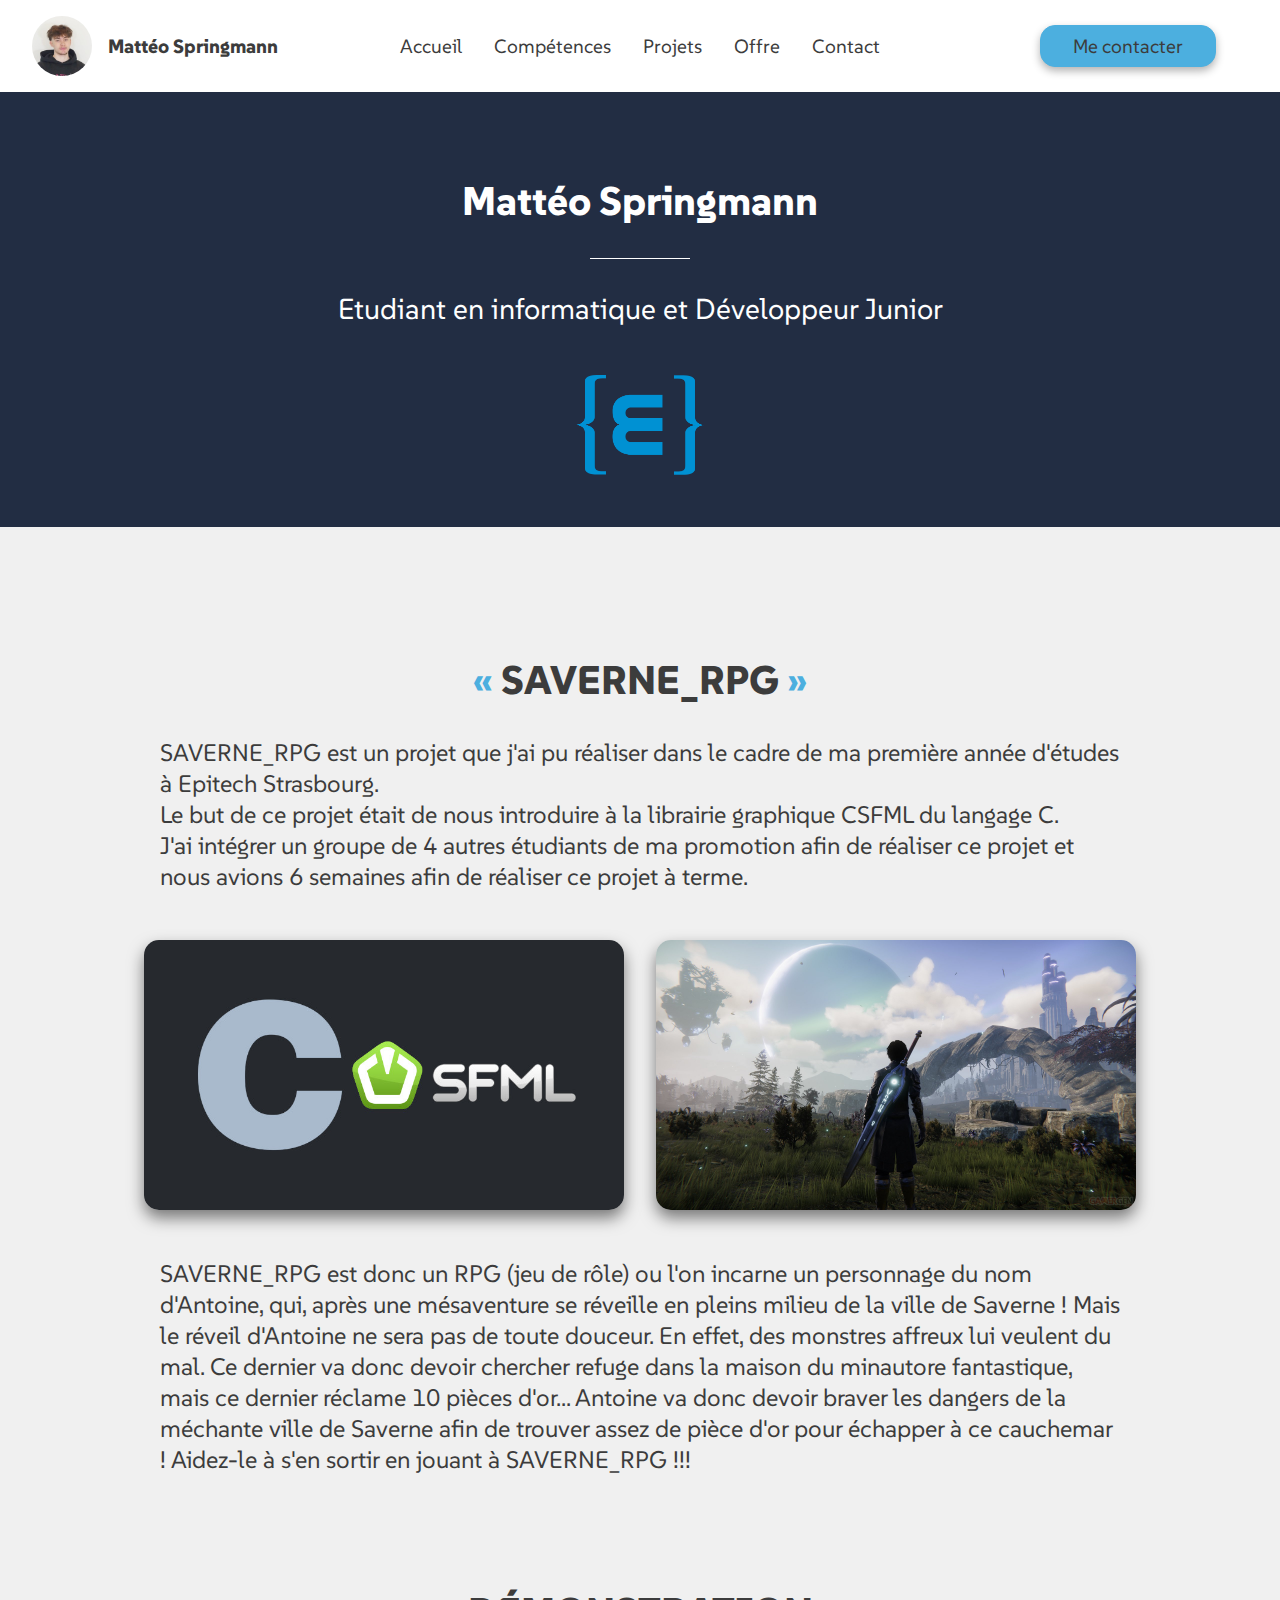
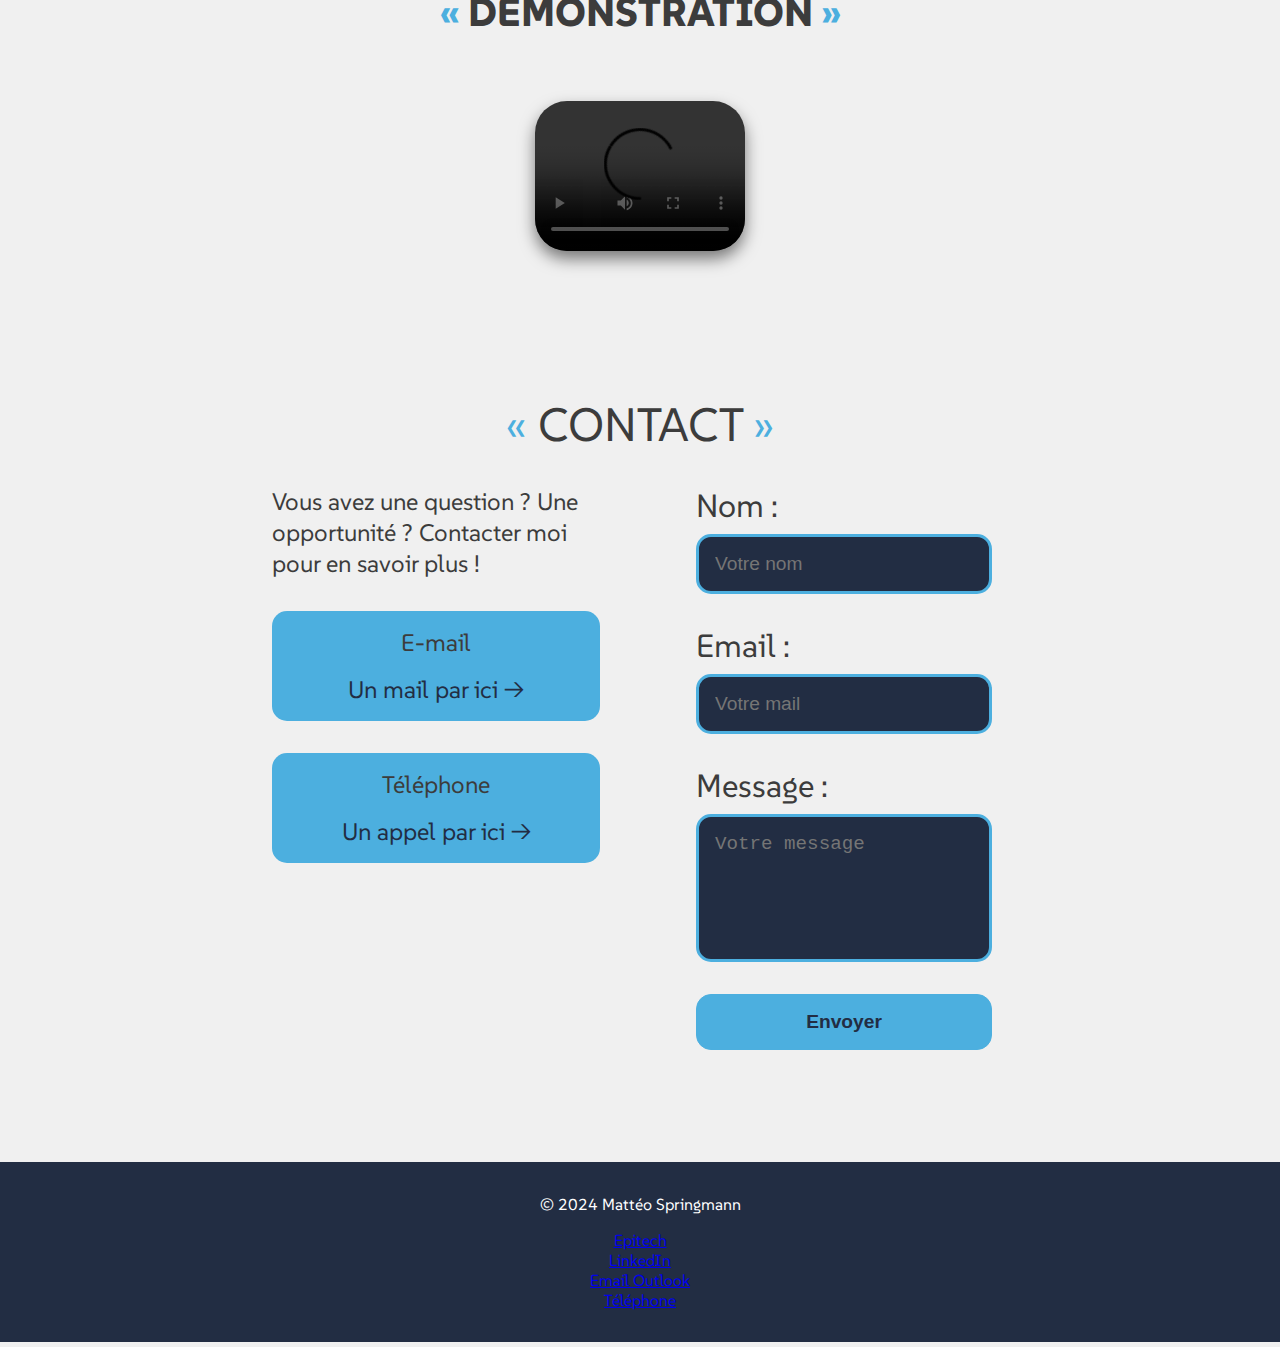
==== commit e5551f34: "footer made" ====
--- a/first_project.html
+++ b/first_project.html
@@ -57,7 +57,9 @@
     <section id="production">
         <h3>Démonstration</h3>
 
-        <video controls width="70%" id="rpg_video" src="media/rpg_pres.mp4"></video>
+        <div class="video-projet-rpg">
+            <video controls width="70%" id="rpg_video" src="media/rpg_pres.mp4"></video>
+        </div>
 
     </section>
 
@@ -66,11 +68,59 @@
             <h3>Contact</h3>
         </div>
 
-        <div class="content-contact">
-            <div class="text-contact">
-                <p>Vous pouvez me contacter à l'adresse suivante : <a href="mailto:matteo.springmann@epitech.eu">matteo.springmann@epitech.eu</p>
-            </div>
-        </div>
+        <div class="contact-content">
+
+            <div class="contact-request">
+                <div class="contact-request-title">
+                    <h4>Vous avez une question ? Une opportunité ? Contacter moi pour en savoir plus !</h4>
+                </div>
+                <div class="mail-request">
+                    <div class="mail-top">
+                        <i class="fa-solid fa-at"></i>
+                        <p>E-mail</p>
+                    </div>
+                    <div class="mail-bottom">
+                        <a href="mailto:matteo.springmann@epitech.eu">Un mail par ici -></a>
+                    </div>
+                </div>
+                <div class="phone-request">
+                    <div class="phone-top">
+                        <i class="fa-solid fa-phone"></i>
+                        <p>Téléphone</p>
+                    </div>
+                    <div class="phone-bottom">
+                        <a href="tel:+330638119869">Un appel par ici -></a>
+                    </div>
+                </div>
+            </div>
+            
+            <div class="contact-right-part">
+                <div class="contact-form">
+                    <form action="submit_form.php" method="POST" class="contact-form">
+                        <div class="name-form">
+                            <label for="name">Nom :</label>
+                            <input type="text" id="name" name="name" placeholder="Votre nom" required>
+                        </div>
+            
+                        <div class="email-form">
+                            <label for="email">Email :</label>
+                            <input type="email" id="email" name="email" placeholder="Votre mail" required>
+                        </div>
+            
+                        <div class="message-form">
+                            <label for="message">Message :</label>
+                            <textarea id="message" name="message" rows="5" placeholder="Votre message" required></textarea>
+                        </div>
+    
+                        <div class="send-form">
+                            <button type="submit">Envoyer</button>
+                        </div>
+                    </form>
+                </div>
+            </div>
+
+        </div>
+
     </section>
 
     <footer>
--- a/css/styles.css
+++ b/css/styles.css
@@ -110,9 +110,9 @@
 }
 
 .transparent-navbar {
-    background-color: rgba(255, 255, 255, 0.5); /* Couleur blanche avec 50% de transparence */
-    transition: background-color 0.3s ease; /* Transition fluide */
-    backdrop-filter: blur(10px); /* Flou gaussien */
+    background-color: rgba(255, 255, 255, 0.5);
+    transition: background-color 0.3s ease;
+    backdrop-filter: blur(10px);
 }
 
 /* carte-visite */
@@ -157,8 +157,7 @@
 #introduction {
     color: var(--primary-color);
     width: 70%;
-    margin: 0 auto 5rem auto;
-    padding: 5rem 5rem;
+    margin: 5rem auto 5rem auto;
     font-size: 2rem;
     /* background-color: var(--primary-color);
     border: 1px solid var(--primary-color);
@@ -345,7 +344,7 @@
 
 #competences-experiences {
     width: 60%;
-    margin: 0 auto;
+    margin: auto;
     text-align: center;
 }
 
@@ -366,6 +365,8 @@
     background-color: var(--secondary-color);
     border: solid 1px var(--secondary-color);
     color: var(--primary-color);
+    box-shadow: 0 4px 8px rgba(0, 0, 0, 0.3);
+    transition: all 0.3s;
 }
 
 .buttons button:hover {
@@ -374,6 +375,7 @@
     border-color: var(--primary-color);
     color: var(--secondary-color);
     transition: all 0.3s;
+    box-shadow: 0 8px 16px rgba(0, 0, 0, 0.5);
 }
 
 #competences-section .logos img,
@@ -387,6 +389,47 @@
     font-size: 1.5rem;
     font-weight: 800;
     padding: 1rem;
+    margin-bottom: 2rem;
+}
+
+.logos {
+    display: flex;
+    flex-wrap: wrap;
+    gap: 2rem;
+    justify-content: center;
+}
+
+.skill {
+    display: flex;
+    flex-direction: column;
+    align-items: center;
+    flex: 1 1 calc(33.33% - 2rem);
+    padding: 0 2rem;
+}
+
+.skill i {
+    font-size: 4rem;
+    margin-bottom: 1rem;
+}
+
+.progress-bar {
+    width: 100%;
+    background-color: #e0e0e0;
+    border-radius: 10px;
+    overflow: hidden;
+    margin-bottom: 0.5rem;
+}
+
+.progress {
+    height: 10px;
+    background-color: var(--secondary-color);
+    border-radius: 10px;
+}
+
+.skill p {
+    margin: 0;
+    font-size: 1rem;
+    text-align: center;
 }
 
 #experiences-section h3 {
@@ -488,26 +531,6 @@
     text-decoration: underline;
 }
 
-.img_skills {
-    width: 250px;
-    height: 260px;
-}
-
-
-.img_skills:hover {
-    transform: scale(1.1);
-    transition: all 0.3s;
-    box-shadow: 0 8px 16px rgba(0, 0, 0, 0.5);
-    border-radius: 20px;
-}
-
-.logos {
-    display: flex;
-    justify-content: center;
-    flex-wrap: wrap;
-    gap: 2rem;
-}
-
 @media (max-width: 1440px) {
     #competences-experiences {
         width: 70%;
@@ -631,7 +654,7 @@
 #offre {
     width: 100%;
     color: var(--text-color);
-    margin: 5rem auto 5rem auto;
+    margin: 5rem auto 0rem auto;
     font-size: 2rem;
 }
 
@@ -749,14 +772,10 @@
 
 #contact {
     width: 70%;
-    color: white;
-    margin: 0 auto 6rem auto;
+    /* color: white; */
+    margin: auto;
     padding: 5rem 5rem;
     font-size: 2rem;
-    background-color: var(--primary-color);
-    border: 1px solid var(--primary-color);
-    border-radius: 15px;
-    box-shadow: 0 8px 16px rgba(0, 0, 0, 0.5);
 }
 
 .title-contact h3::before {
@@ -771,21 +790,124 @@
 
 .title-contact {
     text-transform: uppercase;
-    text-align: left;
+    text-align: center;
     font-size: 2.5rem;
     font-weight: 800;
     margin-bottom: 2rem;
 }
 
-.text-contact {
-    margin: 0;
-    padding: 0;
-}
-
-.text-contact a {
+.contact-content {
+    display: flex;
+    gap: 5rem;
+}
+
+.contact-request {
+    width: 50%;
+    display: flex;
+    flex-direction: column;
+    gap: 2rem;
+    font-size: 1.5rem;
+}
+
+.contact-request-title {
+    font-size: 1.5rem;
+}
+
+.mail-request {
+    background-color: var(--secondary-color);
+    border-radius: 15px;
+    padding: 1rem;
+    display: flex;
+    flex-direction: column;
+    align-items: center;
+    text-align: center;
+}
+
+.mail-top {
+    margin-bottom: 1rem;
+}
+
+.mail-bottom a {
     text-decoration: none;
-    color: var(--secondary-color);
-}
+    color: var(--primary-color);
+}
+
+.mail-bottom a:hover {
+    text-decoration: underline;
+}
+
+.phone-request {
+    background-color: var(--secondary-color);
+    border-radius: 15px;
+    padding: 1rem;
+    display: flex;
+    flex-direction: column;
+    align-items: center;
+    text-align: center;
+}
+
+.phone-top {
+    margin-bottom: 1rem;
+}
+
+.phone-bottom a {
+    text-decoration: none;
+    color: var(--primary-color);
+}
+
+.phone-bottom a:hover {
+    text-decoration: underline;
+}
+
+.contact-right-part {
+    width: 50%;
+    display: flex;
+    flex-direction: column;
+    margin: auto;
+    gap: 2rem;
+}
+
+.name-form, .email-form, .message-form, .send-form {
+    display: flex;
+    flex-direction: column;
+    border-radius: 15px;
+    padding: 0 1rem;
+    display: flex;
+    flex-direction: column;
+    margin-bottom: 2rem;
+    gap: 0.5rem;
+}
+
+.name-form input,
+.email-form input,
+.message-form textarea {
+    color: white;
+    width: 100%;
+    box-sizing: border-box;
+    border-radius: 15px;
+    background-color: var(--primary-color);
+    border: 3px solid var(--secondary-color);
+    padding: 1rem;
+    font-size: 1.2rem;
+}
+
+.send-form button {
+    background-color: var(--secondary-color);
+    border: 1px solid var(--secondary-color);
+    border-radius: 15px;
+    padding: 1rem;
+    color: var(--primary-color);
+    font-size: 1.2rem;
+    font-weight: 800;
+    transition: all 0.3s;
+}
+
+.send-form button:hover {
+    box-shadow: 0 8px 16px rgba(0, 0, 0, 0.5);
+    scale: 0.95;
+    transition: all 0.3s;
+}
+
 
 /* Footer */
 
@@ -798,43 +920,36 @@
 }
 
 .footer-content {
-    width: 70%;
-    margin: 0 auto;
-}
-
-.footer-content p {
-    font-size: 1.2rem;
-    font-weight: 100;
-    margin-bottom: 1rem;
+    display: flex;
+    flex-direction: column;
+    gap: 1rem;
+}
+
+.footer-logos {
+    display: flex;
+    justify-content: center;
+    gap: 1rem;
+}
+
+.footer-logos i {
+    display: flex;
+    justify-content: center;
+    align-items: center;
+    width: 50px; /* Largeur du cercle */
+    height: 50px; /* Hauteur du cercle */
+    border: 1px solid white; /* Bordure blanche */
+    border-radius: 50%; /* Crée un cercle */
+    color: white; /* Couleur des icônes */
+    font-size: 1.5rem; /* Taille des icônes */
+    transition: background-color 0.3s ease; /* Transition pour l'effet de survol */
+}
+
+.footer-logos i:hover {
+    background-color: var(--secondary-color); /* Couleur de fond au survol */
+}
+
+.footer-logos a {
     text-decoration: none;
-    color: white;
-}
-
-.footer-links {
-    list-style-type: none;
-    padding: 0;
-    margin: 0;
-    display: flex;
-    justify-content: center;
-    gap: 2rem;
-}
-
-.footer-links li {
-    display: inline;
-}
-
-.footer-links a {
-    color: white;
-    text-decoration: none;
-    font-size: 1.2rem;
-}
-
-.footer-links a:hover {
-    text-decoration: underline;
-}
-
-footer p {
-    text-decoration: none !important;
 }
 
 /* Incoming */
@@ -873,9 +988,9 @@
 #introduction-project {
     width: 100%;
     color: var(--text-color);
-    margin: -7rem auto 5rem auto;
+    margin: -7rem auto -5rem auto;
     padding: 10rem;
-    font-size: 2rem;
+    font-size: 1.5rem;
 }
 
 #introduction-project h3::before {
@@ -908,6 +1023,47 @@
     width: 50%;
     height: auto;
     border-radius: 15px;
+    box-shadow: 0 8px 16px rgba(0, 0, 0, 0.5);
+}
+
+#production {
+    display: flex;
+    flex-direction: column;
+    justify-content: center;
+    align-items: center;
+    width: 100%;
+    margin: auto;
+    padding: 2rem;
+}
+
+#production h3::before {
+    content: "« ";
+    color: var(--secondary-color);
+}
+
+#production h3::after {
+    content: " »";
+    color: var(--secondary-color);
+}
+
+#production h3 {
+    text-transform: uppercase;
+    text-align: center;
+    font-size: 2.5rem;
+    font-weight: 800;
+    margin-bottom: 2rem;
+}
+
+.video-projet-rpg {
+    display: flex;
+    justify-content: center;
+    align-items: center;
+    height: 100%;
+    padding: 2rem;
+}
+
+.video-projet-rpg video {
+    border-radius: 2rem;
     box-shadow: 0 8px 16px rgba(0, 0, 0, 0.5);
 }
 
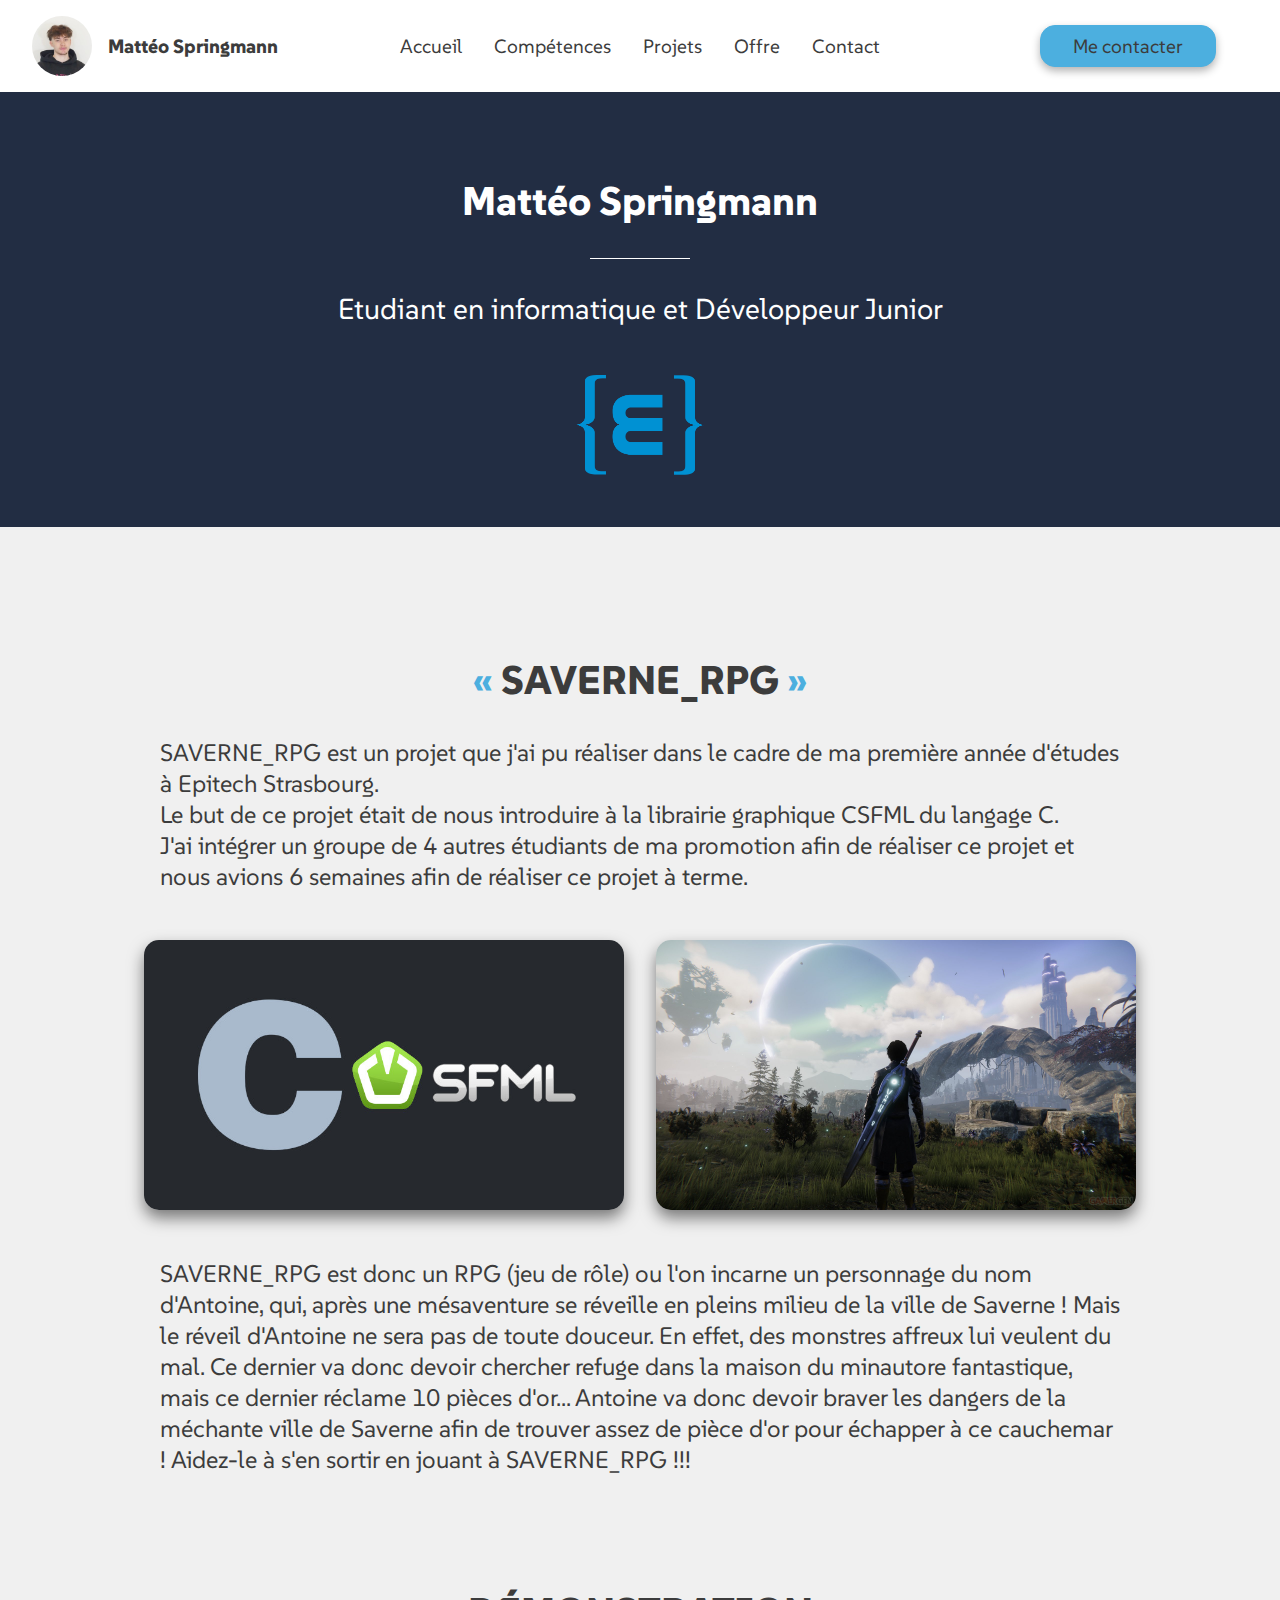
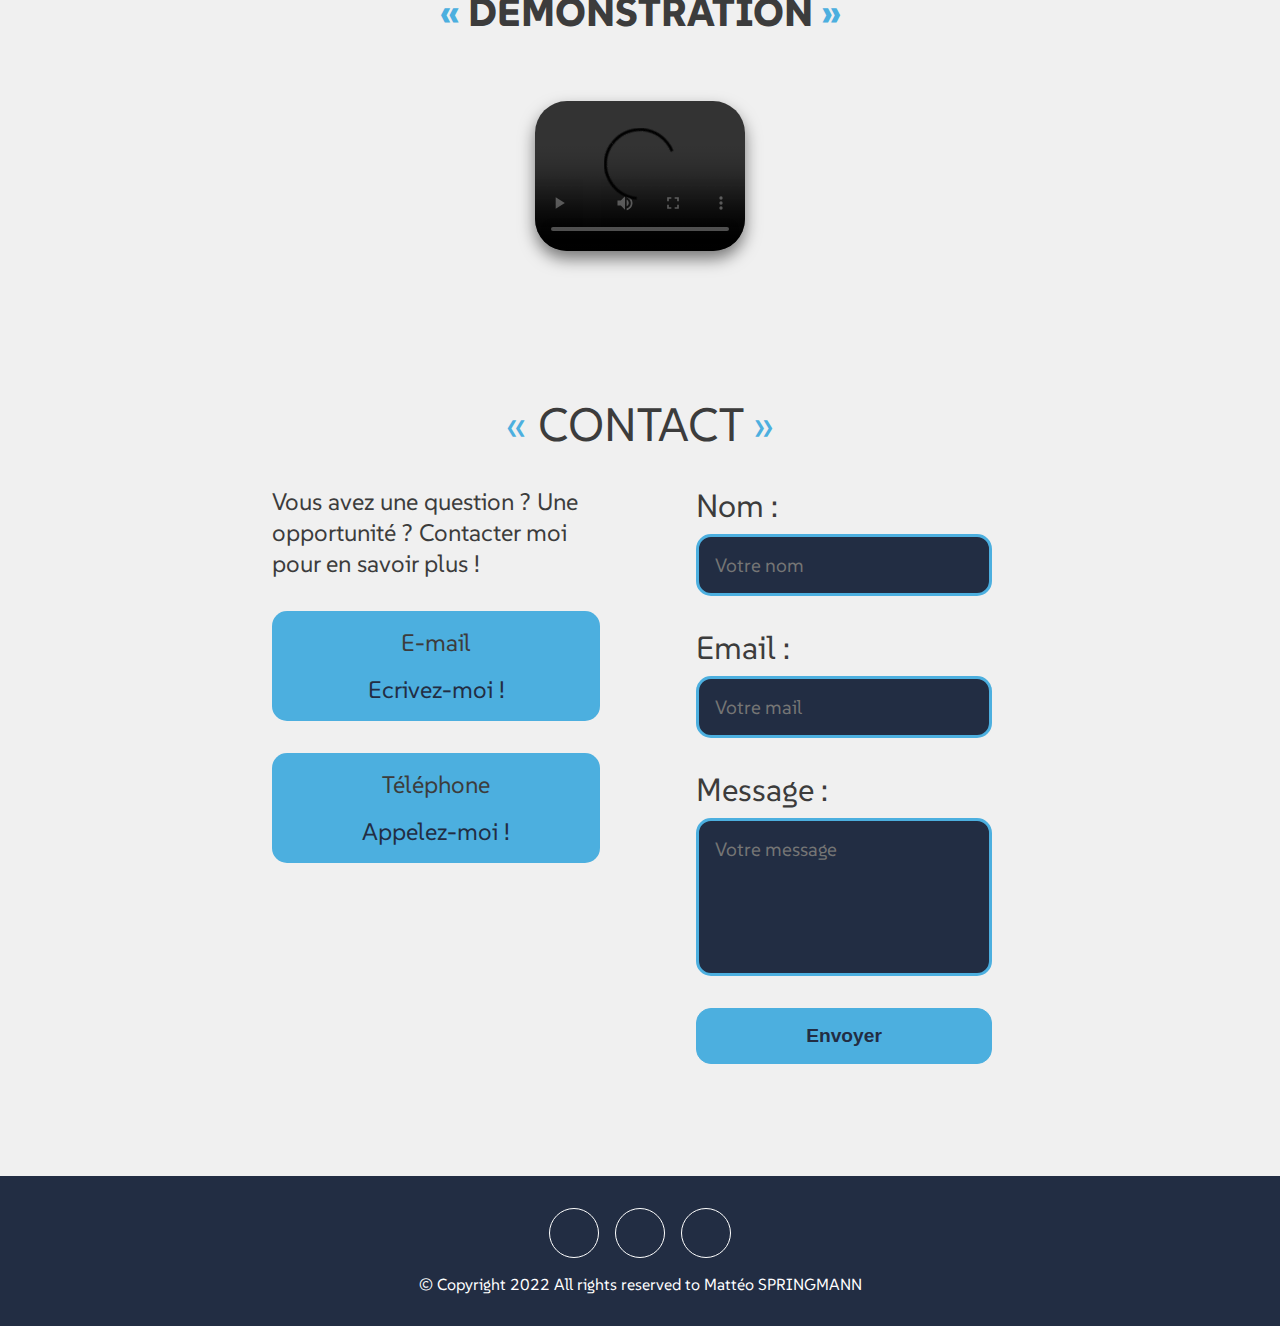
==== commit 42041a75: "did responsive" ====
--- a/first_project.html
+++ b/first_project.html
@@ -80,7 +80,7 @@
                         <p>E-mail</p>
                     </div>
                     <div class="mail-bottom">
-                        <a href="mailto:matteo.springmann@epitech.eu">Un mail par ici -></a>
+                        <a href="mailto:matteo.springmann@epitech.eu">Ecrivez-moi !</a>
                     </div>
                 </div>
                 <div class="phone-request">
@@ -89,7 +89,7 @@
                         <p>Téléphone</p>
                     </div>
                     <div class="phone-bottom">
-                        <a href="tel:+330638119869">Un appel par ici -></a>
+                        <a href="tel:+330638119869">Appelez-moi !</a>
                     </div>
                 </div>
             </div>
@@ -125,14 +125,14 @@
 
     <footer>
         <div class="footer-content">
-            <p>&copy; 2024 Mattéo Springmann</p>
-
-            <ul class="footer-links">
-                <li><a href="https://www.epitech.eu" target="_blank">Epitech</a></li>
-                <li><a href="https://www.linkedin.com/in/matt%C3%A9o-springmann-353536301/" target="_blank">LinkedIn</a></li>
-                <li><a href="mailto:matteo.springmann@epitech.eu">Email Outlook</a></li>
-                <li><a href="tel:+330638119869">Téléphone</a></li>
-            </ul>
+            <div class="footer-logos">
+                <a href="mailto:matteo.springmann@epitech.eu"><i class="fa-solid fa-envelope"></i></a>
+                <a href="https://www.linkedin.com/in/matt%C3%A9o-springmann-353536301/" target="_blank"><i class="fa-brands fa-linkedin"></i></a>
+                <a href="https://github.com/matteospringmann" target="_blank"><i class="fa-brands fa-github"></i></a>
+            </div>
+            <div class="footer-text">
+                <p>© Copyright 2022 All rights reserved to Mattéo SPRINGMANN</p>
+            </div>
         </div>
     </footer>
 
--- a/css/styles.css
+++ b/css/styles.css
@@ -159,10 +159,6 @@
     width: 70%;
     margin: 5rem auto 5rem auto;
     font-size: 2rem;
-    /* background-color: var(--primary-color);
-    border: 1px solid var(--primary-color);
-    border-radius: 15px;
-    box-shadow: 0 8px 16px rgba(0, 0, 0, 0.5); */
 }
 
 .title-introduction h3::before {
@@ -609,7 +605,7 @@
     background-color: white;
     border-radius: 15px;
     box-shadow: 0 8px 16px rgba(0, 0, 0, 0.25);
-    transition: all 0.3s;
+    transition: transform 0.3s ease, box-shadow 0.3s ease;
 }
 
 .projet:hover {
@@ -889,6 +885,7 @@
     border: 3px solid var(--secondary-color);
     padding: 1rem;
     font-size: 1.2rem;
+    font-family: 'SUSE', sans-serif;
 }
 
 .send-form button {
@@ -1116,7 +1113,36 @@
 
 @media (max-width: 768px) {
     body {
+        margin: 0;
+        padding: 0;
         font-size: 0.8rem;
+    }
+
+    #devant-page {
+        margin-top: 0;
+    }
+
+    .header-items {
+        position: relative;
+        width: 100%;
+        background-color: red;
+        padding: 1rem;
+        margin: auto;
+        display: flex;
+        justify-content: space-between;
+        align-items: center;
+    }
+
+    .logo-name {
+        display: none;
+    }
+
+    .navbar-contact {
+        display: none;
+    }
+
+    .navbar {
+        display: none;
     }
 
     .header-title h1 {
@@ -1127,16 +1153,160 @@
         font-size: 1rem;
     }
 
-    #introduction, #projets, #contact, #introduction-project, #production {
-        padding: 2rem 1rem;
+    #devant-page {
+        margin-bottom: 2rem;
+    }
+
+    #introduction {
+        width: 100%;
+        margin: 0;
+        padding: 0;
+    }
+
+    .title-introduction h3 {
+        font-size: 2rem;
+    }
+
+    .content-introduction {
+        width: 100%;
+        display: flex;
+        flex-direction: column;
+        align-items: center;
+    }
+
+    .content-introduction-right {
+        width: 100%;
+    }
+
+    .content-introduction-left {
+        width: 100%;
+    }
+
+    .content-image img {
+        width: 100%;
+        height: auto;
+        display: block;
+    }
+
+    .content-text {
+        margin-bottom: -3rem;
+    }
+
+    .content-text p {
         font-size: 1.2rem;
-        width: 90%;
-        margin: 0 auto;
-    }
-
-    .title-introduction, .title-projet, .title-contact, #introduction-project h3, #production h3 {
-        font-size: 1.5rem;
+    }
+
+    #competences-experiences {
+        width: 100%;
+        margin-bottom: 2rem;
+        margin: auto;
+        padding: auto;
+    }
+
+    .skills-title h3 {
+        font-size: 2rem;
         text-align: center;
+    }
+
+    .buttons {
+        width: 100%;
+        flex-direction: column;
+        gap: 1rem;
+        margin: auto;
+        padding: auto;
+        margin-left: 6px;
+    }
+
+    .buttons button {
+        width: 100%;
+        margin: auto;
+    }
+
+    #competences-section{
+        width: 100%;
+    }
+
+    .logos {
+        flex-direction: column;
+        gap: 2rem;
+        padding: 2rem;
+    }
+
+    #experiences-section {
+        width: 100%;
+        margin: auto;
+        align-items: center;
+    }
+
+    .experiences-boxs {
+        width: 100%;
+        margin: 0;
+        display: flex;
+        flex-direction: column;
+        align-items: center;
+        gap: 3rem;
+    }
+
+    .experience {
+        display: flex;
+        flex-direction: column;
+        justify-content: center;
+        margin: 0;
+        padding: 0;
+        gap: 1rem;
+        align-items: center;
+    }
+
+    .year {
+        text-align: center;
+    }
+
+    .work {
+        text-align: center;
+    }
+
+    #scholarship-section {
+        width: 100%;
+        margin: auto;
+        align-items: center;
+    }
+
+    .scholarship-boxs {
+        width: 100%;
+        margin: 0;
+        display: flex;
+        flex-direction: column;
+        align-items: center;
+        gap: 3rem;
+    }
+
+    .scholarship {
+        display: flex;
+        flex-direction: column;
+        justify-content: center;
+        margin: 0;
+        padding: 0;
+        gap: 1rem;
+        align-items: center;
+    }
+
+    .school {
+        text-align: center;
+    }
+
+    .scholarship p {
+        text-align: center;
+    }
+
+    #projets {
+        width: 100%;
+        margin: 0;
+        padding: 0;
+        margin-top: 2rem;
+    }
+
+    .title-projet h3 {
+        font-size: 2rem;
     }
 
     .projet-text h4 {
@@ -1147,8 +1317,77 @@
         font-size: 0.8rem;
     }
 
+    .projets-boxs {
+        gap: 3rem;
+        padding: 0 1rem;
+    }
+
     .projet {
-        margin-bottom: 1rem;
+        width: 100%;
+    }
+
+
+    #offre {
+        width: 100%;
+        margin: 0;
+        padding: 0;
+        margin-bottom: 2rem;
+    }
+
+    .title-offre h3 {
+        font-size: 2rem;
+    }
+
+    .text-offre p {
+        font-size: 1rem;
+    }
+
+    .offre-boxs {
+        width: 100%;
+        display: flex;
+        flex-direction: column;
+        gap: 2rem;
+        padding: 0 2rem;
+
+    }
+
+    .offre {
+        width: 100%;
+    }
+
+    .btn-rdv {
+        text-align: center;
+    }
+
+    #contact {
+        width: 100%;
+        margin: 0;
+        padding: 0;
+    }
+
+    .title-contact h3 {
+        font-size: 2rem;
+    }
+
+    .contact-content {
+        width: 100%;
+        flex-direction: column;
+        gap: 2rem;
+        align-items: center;
+    }
+
+    .contact-request {
+        width: 100%;
+    }
+
+    .contact-right-part {
+        width: 100%;
+    }
+
+    #footer {
+        width: 100%;
+        margin: 0;
+        padding: 0;
     }
 
     .footer-content p {
